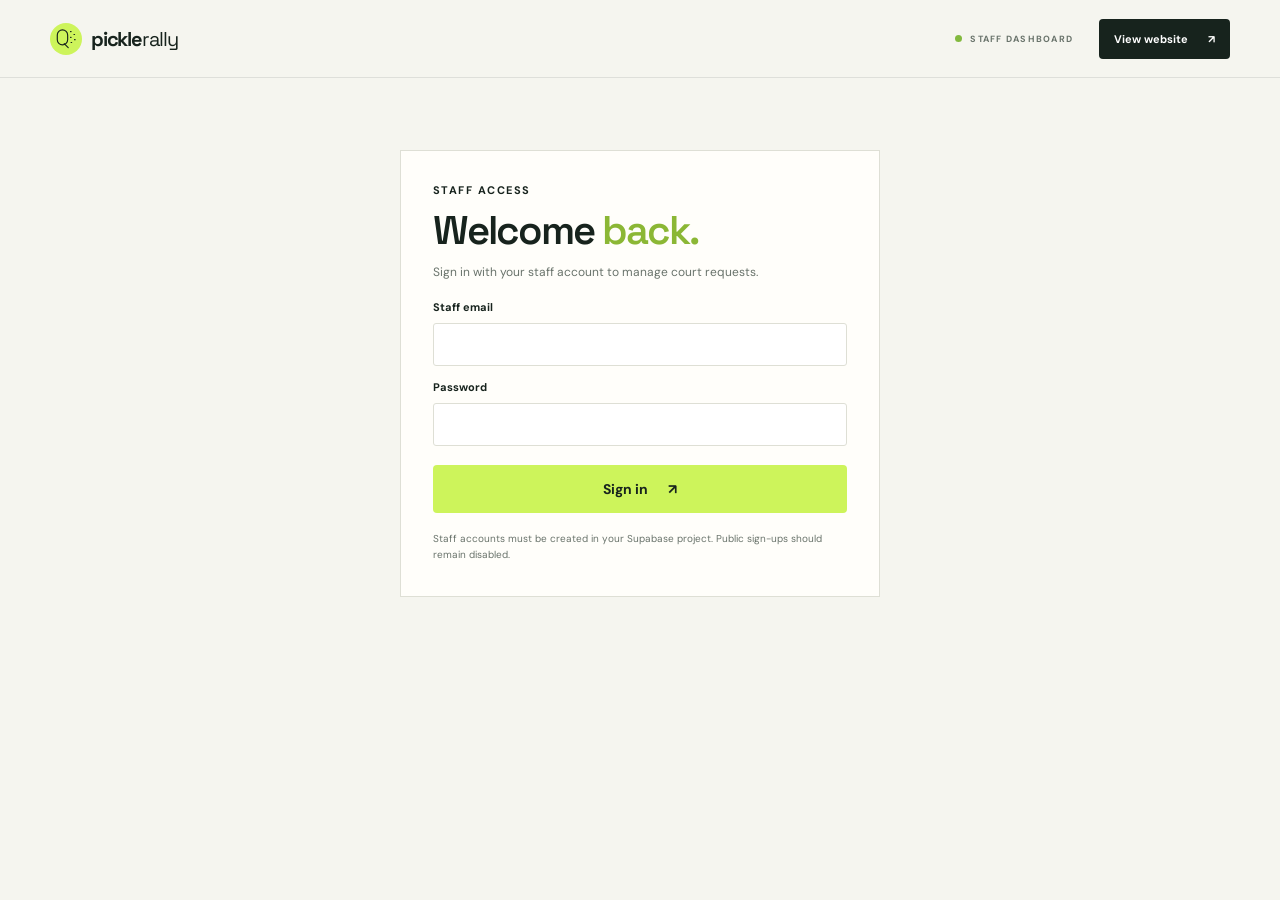
==== admin.html @ 279d3585 "Initial commit" ====
<!doctype html>
<html lang="en">
<head>
  <meta charset="utf-8">
  <meta name="viewport" content="width=device-width, initial-scale=1">
  <meta name="theme-color" content="#f5f5ef">
  <meta name="description" content="PickleRally booking management dashboard.">
  <title>Booking admin — PickleRally</title>
  <link rel="preconnect" href="https://fonts.googleapis.com">
  <link rel="preconnect" href="https://fonts.gstatic.com" crossorigin>
  <link href="https://fonts.googleapis.com/css2?family=DM+Sans:wght@400;500;600;700&family=Space+Grotesk:wght@400;500;600;700&display=swap" rel="stylesheet">
  <link rel="stylesheet" href="styles.css">
  <link rel="stylesheet" href="admin.css">
  <script src="supabase-config.js"></script>
  <script src="supabase.js" defer></script>
  <script src="admin.js" defer></script>
</head>
<body class="admin-page">
  <a class="skip-link" href="#admin-main">Skip to content</a>
  <header class="admin-header">
    <a class="brand" href="index.html" aria-label="PickleRally home">
      <span class="brand-mark" aria-hidden="true"><svg viewBox="0 0 40 40"><path d="M13 5a9 9 0 0 1 9 9v8a9 9 0 1 1-18 0v-8a9 9 0 0 1 9-9Z"/><path d="m16 29 7 7M27 8h1m5 5h1m-7 5h1m6 4h1m-7 5h1"/></svg></span>
      <span>pickle<span class="brand-light">rally</span></span>
    </a>
    <div class="admin-header-actions">
      <span class="admin-label"><span class="admin-live-dot"></span> STAFF DASHBOARD</span>
      <div class="admin-header-buttons">
        <button class="button button-dark admin-site-link" id="admin-sign-out" type="button" hidden>Sign out</button>
        <a class="button button-dark admin-site-link" href="index.html">View website <span aria-hidden="true">↗</span></a>
      </div>
    </div>
  </header>

  <main class="admin-login" id="admin-login">
    <section class="admin-login-card" aria-labelledby="admin-login-title">
      <p class="eyebrow">STAFF ACCESS</p>
      <h1 id="admin-login-title">Welcome <span>back.</span></h1>
      <p class="admin-login-description">Sign in with your staff account to manage court requests.</p>
      <p class="admin-login-feedback" id="admin-login-feedback" role="alert" aria-live="assertive"></p>
      <form id="admin-login-form">
        <label for="admin-email">Staff email</label>
        <input id="admin-email" type="email" autocomplete="username" required>
        <label for="admin-password">Password</label>
        <input id="admin-password" type="password" autocomplete="current-password" required>
        <button class="button button-lime" type="submit">Sign in <span aria-hidden="true">↗</span></button>
      </form>
      <p class="admin-login-help">Staff accounts must be created in your Supabase project. Public sign-ups should remain disabled.</p>
    </section>
  </main>

  <main class="admin-main" id="admin-main" hidden>
    <section class="admin-intro">
      <div>
        <p class="eyebrow">YOUR CLUB, AT A GLANCE</p>
        <h1>Booking <span>desk.</span></h1>
        <p>Review court requests, confirm a time, and keep your day moving.</p>
      </div>
      <button class="button button-lime" id="export-bookings" type="button">Export bookings <span aria-hidden="true">↓</span></button>
    </section>

    <section class="admin-stats" aria-label="Booking summary">
      <article class="admin-stat"><span>TOTAL REQUESTS</span><strong id="stat-total">0</strong><small>All shared booking requests</small></article>
      <article class="admin-stat"><span>NEED A REPLY</span><strong id="stat-pending">0</strong><small>Pending confirmation</small></article>
      <article class="admin-stat"><span>CONFIRMED</span><strong id="stat-confirmed">0</strong><small>Ready for the court</small></article>
      <article class="admin-stat"><span>TODAY'S BOOKINGS</span><strong id="stat-today">0</strong><small>Requests for today</small></article>
    </section>

    <section class="admin-bookings" aria-labelledby="bookings-title">
      <div class="admin-list-heading">
        <div><p class="eyebrow">THE COURT ROSTER</p><h2 id="bookings-title">Booking requests</h2></div>
        <label class="admin-search"><span class="visually-hidden">Search bookings</span><input id="booking-search" type="search" placeholder="Search name, phone, court…"></label>
      </div>
      <div class="admin-toolbar">
        <div class="admin-filters" role="group" aria-label="Filter bookings">
          <button class="admin-filter is-active" type="button" data-filter="all" aria-pressed="true">All <span id="count-all">0</span></button>
          <button class="admin-filter" type="button" data-filter="pending" aria-pressed="false">Pending <span id="count-pending">0</span></button>
          <button class="admin-filter" type="button" data-filter="confirmed" aria-pressed="false">Confirmed <span id="count-confirmed">0</span></button>
          <button class="admin-filter" type="button" data-filter="cancelled" aria-pressed="false">Cancelled <span id="count-cancelled">0</span></button>
        </div>
        <div class="admin-refresh-controls">
          <span class="admin-sync-status" id="admin-sync-status" role="status">Waiting for staff sign-in</span>
          <button class="admin-refresh" id="refresh-bookings" type="button">Refresh now <span aria-hidden="true">↻</span></button>
        </div>
      </div>
      <p class="admin-feedback" id="admin-feedback" role="status" aria-live="polite"></p>
      <div class="booking-table-wrap">
        <table class="booking-table">
          <thead><tr><th scope="col">PLAYER</th><th scope="col">COURT &amp; SLOT</th><th scope="col">PLAYERS</th><th scope="col">EST. TOTAL</th><th scope="col">STATUS</th><th scope="col"><span class="visually-hidden">Actions</span></th></tr></thead>
          <tbody id="booking-list"></tbody>
        </table>
        <div class="admin-empty" id="booking-empty" hidden>
          <span aria-hidden="true">✳</span>
          <h3 id="booking-empty-title">No booking requests yet.</h3>
          <p id="booking-empty-message">Requests submitted from the website will appear here in this browser.</p>
          <a class="button button-dark" href="index.html#book">Open booking form <span aria-hidden="true">↗</span></a>
        </div>
      </div>
    </section>
    <p class="admin-notice"><strong>Staff access:</strong> booking requests are stored in the shared Supabase database. Only signed-in staff can view, update, or delete them.</p>
  </main>
</body>
</html>
---- styles.css ----
:root {
  --ink: #17231d;
  --muted: #69736b;
  --paper: #f5f5ef;
  --white: #fffefa;
  --lime: #cdf45b;
  --green: #204c3d;
  --line: #dedfd5;
  --display: "Space Grotesk", sans-serif;
  --body: "DM Sans", sans-serif;
}

* { box-sizing: border-box; }
html { scroll-behavior: smooth; scroll-padding-top: 88px; }
body { margin: 0; background: var(--paper); color: var(--ink); font-family: var(--body); -webkit-font-smoothing: antialiased; }
button, input, select, textarea { font: inherit; }
a { color: inherit; text-decoration: none; }
button, a { -webkit-tap-highlight-color: transparent; }
.skip-link { position: fixed; z-index: 20; top: 10px; left: 10px; padding: 12px 16px; background: var(--lime); transform: translateY(-160%); }
.skip-link:focus { transform: translateY(0); }
.section-wrap { width: min(1180px, calc(100% - 64px)); margin-inline: auto; }
.site-header { height: 78px; padding: 0 max(32px, calc((100vw - 1180px) / 2)); display: flex; align-items: center; justify-content: space-between; border-bottom: 1px solid rgba(23,35,29,.1); position: sticky; top: 0; z-index: 10; background: rgba(245,245,239,.94); backdrop-filter: blur(14px); }
.brand { display: inline-flex; align-items: center; gap: 9px; font: 700 20px var(--display); letter-spacing: -1.2px; }
.brand-light { font-weight: 400; }
.brand-mark { width: 32px; height: 32px; display: grid; place-items: center; border-radius: 50%; background: var(--lime); }
.brand-mark svg { width: 23px; height: 23px; fill: none; stroke: var(--ink); stroke-width: 2; stroke-linecap: round; stroke-linejoin: round; }
.primary-nav { display: flex; gap: 34px; font-size: 12px; font-weight: 600; }
.primary-nav a, .site-footer a { transition: opacity .2s ease; }
.primary-nav a:hover, .site-footer a:hover { opacity: .58; }
.button { min-height: 48px; padding: 0 20px; border: 0; border-radius: 4px; display: inline-flex; align-items: center; justify-content: center; gap: 20px; font-size: 12px; font-weight: 700; transition: transform .2s, background .2s; cursor: pointer; }
.button:hover { transform: translateY(-2px); }
.button-dark { background: var(--ink); color: white; }
.button-dark:hover { background: var(--green); }
.button-lime { background: var(--lime); color: var(--ink); }
.button-lime:hover { background: #d9ff76; }
.header-cta { min-height: 40px; padding-inline: 16px; font-size: 11px; }
.menu-toggle { display: none; }
.hero { min-height: 622px; display: grid; grid-template-columns: 1fr 1.02fr; align-items: center; position: relative; padding-top: 45px; padding-bottom: 70px; }
.hero-copy { position: relative; z-index: 1; padding-bottom: 16px; }
.eyebrow { margin: 0 0 22px; display: flex; align-items: center; gap: 8px; font-size: 9px; font-weight: 700; letter-spacing: 1.45px; }
.eyebrow-dot, .caption-dot { width: 7px; height: 7px; border-radius: 50%; background: #8fc435; }
h1, h2, h3, p { margin-top: 0; }
h1, h2 { font-family: var(--display); letter-spacing: -4.5px; line-height: .98; }
.hero h1 { margin-bottom: 22px; font-size: clamp(62px, 7.2vw, 94px); font-weight: 600; }
.hero h1 span, .section-heading h2 span, .booking-copy h2 span, .events-header h2 span, .membership-inner h2 span, .rules-intro h2 span, .visit-copy h2 span { color: #8bb735; }
.hero-description { max-width: 390px; margin-bottom: 24px; color: #657069; font-size: 14px; line-height: 1.75; }
.hero-actions { display: flex; align-items: center; gap: 24px; }
.hero-actions .button { min-width: 176px; }
.text-link { border-bottom: 1px solid #a5aaa2; padding-bottom: 5px; font-size: 10px; font-weight: 700; }
.hero-proof { display: flex; align-items: center; gap: 13px; margin-top: 46px; }
.player-stack { display: flex; padding-left: 4px; }
.player-stack span { width: 27px; height: 27px; margin-left: -4px; border: 2px solid var(--paper); border-radius: 50%; background: #d1dfba; display: grid; place-items: center; color: var(--green); font-size: 9px; font-weight: 700; }
.player-stack span:nth-child(2) { background: #eac5a3; }.player-stack span:nth-child(3) { background: #d5c6df; }.player-stack span:nth-child(4) { background: var(--lime); }
.hero-proof p { margin: 0; font-size: 9px; color: var(--muted); line-height: 1.55; }.hero-proof strong { color: var(--ink); font-size: 10px; }
.hero-art-wrap { min-height: 430px; position: relative; display: flex; align-items: center; justify-content: center; }
.hero-art { display: block; width: 100%; max-width: 610px; height: clamp(300px, 34vw, 430px); margin-right: 0; position: relative; object-fit: contain; filter: drop-shadow(0 20px 18px rgba(23,35,29,.1)); }
.hero-sticker { position: absolute; top: 20px; right: 3%; z-index: 2; width: 88px; height: 88px; border-radius: 50%; background: var(--lime); display: grid; align-content: center; justify-items: center; text-align: center; font: 700 13px/1.12 var(--display); letter-spacing: -.4px; transform: rotate(10deg); }
.hero-sticker span { font-size: 10px; }.hero-sticker b { position: absolute; right: 13px; bottom: 16px; font-size: 12px; }
.hero-caption { position: absolute; bottom: 10px; right: 0; display: flex; align-items: center; gap: 8px; font-size: 8px; font-weight: 700; letter-spacing: 1px; }
.hero-bottom-note { position: absolute; bottom: 22px; left: 0; right: 0; display: flex; justify-content: space-between; color: #828980; font-size: 8px; letter-spacing: 1px; }
.ticker { overflow: hidden; background: var(--lime); }
.ticker-track { width: max-content; height: 52px; display: flex; align-items: center; font: 700 11px var(--display); letter-spacing: 1px; animation: ticker-marquee 28s linear infinite; }
.ticker-group { display: flex; flex: none; align-items: center; gap: 34px; padding-right: 34px; }
.ticker-track i { font-style: normal; font-size: 17px; }
@keyframes ticker-marquee { to { transform: translateX(-50%); } }
.courts-section { padding-block: 105px 95px; }
.section-heading { display: flex; align-items: end; justify-content: space-between; margin-bottom: 42px; }
.section-heading .eyebrow, .events-header .eyebrow, .rules-intro .eyebrow, .visit-copy .eyebrow { margin-bottom: 18px; }
.section-heading h2, .booking-copy h2, .events-header h2, .membership-inner h2, .rules-intro h2, .visit-copy h2 { margin-bottom: 0; font-size: clamp(46px, 5vw, 62px); font-weight: 600; }
.section-intro { max-width: 275px; margin: 0 0 5px; color: var(--muted); font-size: 12px; line-height: 1.8; }
.court-grid { display: grid; grid-template-columns: 1fr 1fr; gap: 24px; }
.court-card { min-width: 0; }.court-image { height: 292px; position: relative; overflow: hidden; background: #d9e7d2; }
.court-image img { width: 100%; height: 100%; object-fit: cover; display: block; transition: transform .45s ease; }
.court-card:hover .court-image img { transform: scale(1.035); }
.image-label { position: absolute; bottom: 16px; left: 17px; color: white; font-size: 8px; font-weight: 700; letter-spacing: 1.2px; text-shadow: 0 1px 4px #17231d; }
.image-arrow { position: absolute; right: 14px; top: 14px; width: 34px; height: 34px; display: grid; place-items: center; border-radius: 50%; background: var(--lime); font-size: 15px; }
.court-card-bottom { min-height: 81px; display: flex; justify-content: space-between; align-items: center; border-bottom: 1px solid var(--line); }
.court-card-bottom h3 { margin-bottom: 5px; font: 600 18px var(--display); letter-spacing: -.7px; }.court-card-bottom p { margin: 0; color: var(--muted); font-size: 10px; }
.rate { text-align: right; }.rate strong { font: 600 17px var(--display); }.rate span { margin-left: 4px; color: var(--muted); font-size: 10px; }
.court-note { min-height: 57px; margin-top: 20px; display: flex; align-items: center; gap: 12px; color: #69736b; font-size: 10px; }
.court-note .note-icon { width: 25px; height: 25px; display: grid; place-items: center; flex: 0 0 25px; border-radius: 50%; background: var(--lime); color: var(--ink); font-size: 13px; }
.court-note strong { color: var(--ink); }.court-note a { margin-left: auto; white-space: nowrap; color: var(--ink); font-weight: 700; }
.schedule-section { padding-block: 90px 95px; background: #e9eee4; }
.schedule-inner { max-width: 1180px; }.schedule-heading { margin-bottom: 38px; }.schedule-side { max-width: 286px; padding-bottom: 4px; }
.schedule-side p { margin-bottom: 16px; color: var(--muted); font-size: 11px; line-height: 1.8; }
.availability-key { display: flex; align-items: center; gap: 7px; color: #69736b; font-size: 9px; }.availability-key i { width: 8px; height: 8px; background: #9fc83b; border-radius: 50%; }
.schedule-card { background: var(--white); box-shadow: 0 12px 40px rgba(23,35,29,.055); }
.schedule-top, .schedule-bottom { min-height: 54px; padding-inline: 22px; display: flex; align-items: center; justify-content: space-between; font-size: 8px; font-weight: 700; letter-spacing: .8px; }
.schedule-top { border-bottom: 1px solid var(--line); }.schedule-top > div { display: flex; align-items: center; gap: 8px; }.live-dot { width: 7px; height: 7px; border-radius: 50%; background: #9fc83b; }
.schedule-time { color: #798078; }
.slot { min-width: 53px; padding: 7px 4px; border-radius: 2px; text-align: center; font-size: 7px; font-weight: 700; letter-spacing: .35px; }
.slot-open { background: #dcefc5; color: #315f25; }.slot-clinic { background: #e1eee5; color: #32684e; }.slot-maintenance { background: #f1eee7; color: #938a79; }
.schedule-bottom { min-height: 64px; color: #737b72; font-size: 9px; font-weight: 400; letter-spacing: 0; }.button-small { min-height: 35px; padding-inline: 14px; font-size: 9px; }
.schedule-guide { margin-top: 20px; padding: 22px 24px; background: rgba(255,255,255,.62); }
.schedule-guide h3 { margin: 0 0 14px; font: 600 18px var(--display); letter-spacing: -.4px; }
.schedule-guide ul { margin: 0; padding: 0; display: grid; gap: 12px; list-style: none; }
.schedule-guide li { display: grid; grid-template-columns: 112px 1fr; align-items: start; gap: 14px; }
.schedule-guide .slot { margin-top: 1px; }
.schedule-guide p { margin: 0; color: var(--muted); font-size: 14px; line-height: 1.65; }
.schedule-guide p strong { color: var(--ink); }
.booking-section { position: relative; isolation: isolate; padding-block: 108px 112px; display: grid; grid-template-columns: .85fr 1fr; gap: 11%; align-items: start; }
.booking-section::before { content: ""; position: absolute; z-index: -1; inset-block: 0; left: 50%; width: 100vw; transform: translateX(-50%); background: #e9eee4; }
.booking-copy { position: sticky; top: 110px; }.booking-copy h2 { margin-bottom: 21px; }.booking-copy > p:not(.eyebrow):not(.booking-fineprint) { max-width: 360px; color: var(--muted); font-size: 12px; line-height: 1.85; }
.booking-perks { margin-top: 35px; border-top: 1px solid var(--line); }.booking-perks > div { display: flex; align-items: start; gap: 15px; padding-block: 15px; border-bottom: 1px solid var(--line); }
.booking-perks > div > span { color: #8bb735; font: 600 11px var(--display); }.booking-perks p { margin: 0; color: var(--muted); font-size: 10px; line-height: 1.65; }.booking-perks strong { color: var(--ink); font-size: 11px; }
.booking-fineprint { max-width: 320px; margin-top: 17px; color: #7e867d; font-size: 9px; line-height: 1.6; }
.booking-form { padding: 31px 30px 25px; background: var(--white); box-shadow: 0 12px 40px rgba(23,35,29,.08); }
.form-topline { display: flex; justify-content: space-between; color: #7a8379; font-size: 8px; font-weight: 700; letter-spacing: 1px; }.booking-form h3 { margin: 19px 0 5px; font: 600 27px var(--display); letter-spacing: -1.2px; }.booking-form > p:not(.form-terms):not(.form-message) { margin-bottom: 22px; color: var(--muted); font-size: 10px; }
.booking-form label { display: block; margin-bottom: 14px; color: var(--ink); font-size: 9px; font-weight: 700; }
.booking-form input, .booking-form select, .booking-form textarea { width: 100%; min-height: 43px; margin-top: 6px; padding: 0 11px; border: 1px solid #e0e2d9; border-radius: 2px; outline: 0; background: #fffefa; color: var(--ink); font-size: 10px; }
.booking-form textarea { min-height: 57px; padding-block: 10px; resize: vertical; }.booking-form input:focus, .booking-form select:focus, .booking-form textarea:focus { border-color: #91b93b; box-shadow: 0 0 0 2px rgba(145,185,59,.14); }
.form-row { display: grid; grid-template-columns: 1fr 1fr; gap: 12px; }.optional-label { margin-left: 5px; color: #8d948b; font-size: 7px; letter-spacing: .8px; }.promo-feedback { display: block; min-height: 0; margin-top: 4px; color: #527d28; font-size: 9px; }.promo-feedback:not(:empty) { min-height: 12px; }
.booking-estimate { min-height: 59px; margin-top: 6px; padding: 8px 10px; border: 1px solid #dce4d4; background: #f2f5ed; display: flex; flex-direction: column; justify-content: center; gap: 3px; }.booking-estimate > span { color: #778077; font-size: 7px; font-weight: 700; letter-spacing: .65px; }.booking-estimate strong { font: 600 14px var(--display); }.booking-estimate small { color: #858c83; font-size: 7px; }
.form-submit { width: 100%; margin-top: 2px; }.form-terms { margin: 13px 0 0; color: #858c83; text-align: center; font-size: 8px; line-height: 1.6; }.form-message { margin: 8px 0 0; text-align: center; color: #557522; font-size: 10px; }
.experience-section { padding-block: 94px 100px; background: #e9eee4; }.experience-heading { margin-bottom: 39px; }.experience-heading h2 { font-size: clamp(43px, 4.6vw, 57px); }.experience-heading .section-intro { max-width: 265px; }
.experience-grid { display: grid; grid-template-columns: repeat(3, 1fr); gap: 17px; }.experience-card { min-width: 0; background: var(--white); }.experience-art { height: 218px; position: relative; overflow: hidden; }.experience-art img { width: 100%; height: 100%; object-fit: cover; }.gallery-open { position: absolute; right: 14px; top: 14px; width: 34px; height: 34px; border: 0; border-radius: 50%; background: var(--lime); cursor: pointer; font-size: 15px; }
.gallery-heading { margin: 54px 0 17px; display: flex; align-items: end; justify-content: space-between; }.gallery-heading .eyebrow { margin-bottom: 9px; }.gallery-heading h3 { margin: 0; font: 600 26px var(--display); letter-spacing: -1px; }.gallery-heading h3 span { color: #8bb735; }.gallery-heading > p { margin: 0 0 3px; color: var(--muted); font-size: 9px; }
.photo-gallery { display: grid; grid-template-columns: repeat(4, 1fr); gap: 12px; }.gallery-tile { width: 100%; height: 150px; padding: 0; position: relative; overflow: hidden; border-radius: 0; background: #d9e7d2; }.gallery-tile img { width: 100%; height: 100%; display: block; object-fit: cover; transition: transform .3s ease; }.gallery-tile:hover img { transform: scale(1.05); }.gallery-tile:focus-visible, .gallery-open:focus-visible { outline: 3px solid #6e982d; outline-offset: 3px; }.gallery-credit { margin: 10px 0 0; color: var(--muted); font-size: 8px; }.gallery-credit a { text-decoration: underline; text-underline-offset: 2px; }
.experience-card-copy { padding: 20px 20px 19px; }.experience-card-copy > span { color: #788077; font-size: 7px; font-weight: 700; letter-spacing: 1px; }.experience-card-copy h3 { min-height: 57px; margin: 12px 0 16px; font: 600 22px/1.13 var(--display); letter-spacing: -.8px; }.experience-card-copy a { font-size: 9px; font-weight: 700; }.experience-card-copy a span { margin-left: 6px; }
.social-card { overflow: hidden; background: #d5ed97; }.social-orbit { height: 218px; position: relative; display: grid; place-items: center; overflow: hidden; background: #d5ed97; }.orbit-ring { width: 175px; height: 175px; border: 1px solid rgba(23,35,29,.3); border-radius: 50%; position: absolute; }.orbit-ring:before, .orbit-ring:after { content: ""; position: absolute; inset: 19px -28px; border: 1px solid rgba(23,35,29,.23); border-radius: 50%; transform: rotate(54deg); }.orbit-ring:after { transform: rotate(-54deg); }.orbit-paddle { position: absolute; top: 41px; left: calc(50% - 19px); width: 38px; height: 52px; border: 2px solid var(--ink); border-radius: 45% 45% 42% 42%; display: grid; place-items: center; color: var(--ink); font-size: 15px; transform: rotate(-23deg); }.orbit-paddle:after { content: ""; position: absolute; width: 7px; height: 27px; top: 43px; background: var(--ink); border-radius: 0 0 5px 5px; }.orbit-ball { position: absolute; right: 22%; bottom: 49px; color: #fffefa; font-size: 36px; text-shadow: 0 0 0 var(--ink); }.orbit-copy { position: relative; margin-top: 57px; text-align: center; font: 700 13px/1.1 var(--display); letter-spacing: 1px; }
.clinic-visual { height: 218px; position: relative; display: flex; align-items: center; justify-content: center; overflow: hidden; background: #234a3d; color: var(--lime); }.clinic-visual:before, .clinic-visual:after { content: ""; position: absolute; width: 155px; height: 230px; border: 1px solid rgba(205,244,91,.32); transform: rotate(36deg); }.clinic-visual:after { transform: rotate(-36deg); }.clinic-tag { position: absolute; top: 17px; left: 17px; z-index: 1; border: 1px solid rgba(205,244,91,.65); border-radius: 2px; padding: 6px 8px; font-size: 7px; font-weight: 700; letter-spacing: 1px; }.clinic-big { position: relative; z-index: 1; text-align: center; font: 700 41px/.8 var(--display); letter-spacing: -2px; transform: rotate(-8deg); }.clinic-big i { font-style: normal; color: white; }.clinic-ball { position: absolute; right: 22px; bottom: 23px; z-index: 1; color: var(--lime); font-size: 26px; }
.events-section { padding-block: 102px 98px; }.events-header { display: flex; justify-content: space-between; align-items: end; margin-bottom: 36px; }.events-header h2 { font-size: 57px; }.events-header > p { max-width: 260px; margin: 0 0 4px; color: var(--muted); font-size: 11px; line-height: 1.8; }
.event-row { min-height: 104px; display: grid; grid-template-columns: 63px 1.2fr 1fr 38px; gap: 21px; align-items: center; border-top: 1px solid var(--line); }.event-row:last-child { border-bottom: 1px solid var(--line); }
.event-date { width: 43px; height: 49px; border: 1px solid var(--line); display: grid; align-content: center; justify-items: center; gap: 2px; }.event-date strong { font-size: 7px; letter-spacing: 1px; }.event-date span { font: 600 19px var(--display); }
.event-name > span, .event-detail span:first-child { color: #778077; font-size: 7px; font-weight: 700; letter-spacing: .8px; }.event-name h3 { margin: 6px 0 0; font: 600 17px var(--display); letter-spacing: -.5px; }.event-detail { display: grid; gap: 7px; }.event-detail span:last-child { color: var(--muted); font-size: 9px; }
.round-link { width: 35px; height: 35px; display: grid; place-items: center; border: 1px solid #bfc6b9; border-radius: 50%; font-size: 14px; transition: background .2s; }.round-link:hover { background: var(--lime); border-color: var(--lime); }.sample-note { margin: 14px 0 0; color: #868e84; font-size: 9px; }
.membership-section { padding-block: 75px; background: #e7f0d9; }.membership-inner { display: flex; align-items: center; justify-content: space-between; }.membership-inner h2 { font-size: 52px; }.membership-description { max-width: 390px; margin: 18px 0 22px; color: #48573b; font-size: 11px; line-height: 1.8; }.membership-inner .button { min-height: 43px; }.membership-stamp { width: 164px; height: 164px; margin-right: 76px; border: 1px solid rgba(23,35,29,.5); border-radius: 50%; display: flex; flex-direction: column; align-items: center; justify-content: center; transform: rotate(-13deg); }.membership-stamp span { font-size: 8px; font-weight: 700; letter-spacing: 1.4px; }.membership-stamp b { font-size: 51px; line-height: 1.25; font-weight: 400; }
.player-perks { margin-top: 37px; }.membership-options { display: grid; grid-template-columns: repeat(3, 1fr); gap: 12px; }.membership-option { min-height: 147px; padding: 18px; background: rgba(255,255,255,.53); }.membership-option > span, .loyalty-kicker { font-size: 7px; font-weight: 700; letter-spacing: 1px; }.membership-option h3 { margin: 10px 0 6px; font: 600 20px var(--display); letter-spacing: -.6px; }.membership-option p { min-height: 31px; margin: 0 0 12px; color: #48573b; font-size: 9px; line-height: 1.6; }.membership-option a { font-size: 8px; font-weight: 700; }.featured-option { background: var(--ink); color: white; }.featured-option > span { color: var(--lime); }.featured-option p { color: #d6ded4; }.featured-option a { color: var(--lime); }
.loyalty-preview { margin-top: 13px; padding: 20px 22px; background: rgba(255,255,255,.37); display: grid; grid-template-columns: 1fr 1fr; gap: 20px 36px; align-items: center; }.loyalty-preview h3 { margin: 8px 0 6px; font: 600 21px var(--display); letter-spacing: -.7px; }.loyalty-preview h3 span { color: #557522; }.loyalty-preview > div:first-child p { max-width: 420px; margin: 0; color: #48573b; font-size: 9px; line-height: 1.65; }.loyalty-count { display: flex; align-items: baseline; gap: 6px; }.loyalty-count strong { font: 600 27px var(--display); }.loyalty-count span { color: #48573b; font-size: 9px; }.progress-track { height: 7px; margin-block: 8px 11px; overflow: hidden; border-radius: 5px; background: rgba(23,35,29,.15); }.progress-track span { width: 70%; height: 100%; display: block; border-radius: inherit; background: var(--green); transition: width .25s ease; }.loyalty-actions { display: flex; align-items: center; gap: 11px; }.loyalty-actions .button { min-height: 31px; }.loyalty-actions .button:disabled { opacity: .65; cursor: default; transform: none; }.loyalty-actions > span { color: #48573b; font-size: 8px; }.loyalty-preview > small { grid-column: 1 / -1; color: #58634e; font-size: 8px; }
.rules-section { display: grid; grid-template-columns: .86fr 1fr; gap: 13%; padding-block: 105px 100px; }.rules-intro h2 { margin-bottom: 19px; font-size: 51px; }.rules-intro > p:last-child { max-width: 340px; color: var(--muted); font-size: 11px; line-height: 1.8; }.rules-list { border-top: 1px solid var(--line); }.rules-list details { border-bottom: 1px solid var(--line); }.rules-list summary { min-height: 64px; display: grid; grid-template-columns: 34px 1fr 18px; align-items: center; gap: 8px; cursor: pointer; list-style: none; }.rules-list summary::-webkit-details-marker { display: none; }.rules-list summary > span { color: #86ad38; font: 600 10px var(--display); }.rules-list summary strong { font: 600 13px var(--display); }.rules-list summary i { font-style: normal; font-size: 17px; transition: transform .2s; }.rules-list details[open] summary i { transform: rotate(45deg); }.rules-list details > p { margin: -2px 24px 17px 42px; color: var(--muted); font-size: 10px; line-height: 1.7; }
.visit-section { background: #1d352d; color: white; }.visit-inner { min-height: 475px; padding-block: 85px; display: grid; grid-template-columns: 1fr .9fr; gap: 14%; align-items: center; }.visit-copy .eyebrow { color: #d1d9d0; }.visit-copy h2 { font-size: 70px; }.visit-copy h2 span { color: var(--lime); }.visit-copy > p:not(.eyebrow) { margin: 19px 0 23px; color: #c1cbc1; font-size: 11px; }.visit-copy .button { min-height: 43px; }
.visit-details { border-top: 1px solid rgba(255,255,255,.2); }.visit-detail { padding-block: 17px; border-bottom: 1px solid rgba(255,255,255,.2); display: grid; gap: 7px; }.visit-detail > span { color: #b1c1b1; font-size: 7px; font-weight: 700; letter-spacing: 1.2px; }.visit-detail strong { font: 500 15px var(--display); }.visit-detail a, .visit-detail p { margin: 0; color: #c1cbc1; font-size: 9px; }.contact-links { display: flex; gap: 18px; }.contact-links a { color: var(--lime); font-weight: 600; }
.visit-actions { display: flex; flex-wrap: wrap; gap: 16px; align-items: center; }.visit-actions > a { color: var(--lime); }.qr-trigger { padding: 0; border: 0; background: transparent; color: var(--lime); font-size: 9px; font-weight: 600; cursor: pointer; }.qr-trigger:hover { text-decoration: underline; }
.holiday-notice { display: flex; gap: 12px; align-items: start; padding-top: 15px; }.holiday-notice > span { color: var(--lime); font-size: 17px; }.holiday-notice p { margin: 0; color: #c1cbc1; font-size: 9px; line-height: 1.65; }.holiday-notice strong { color: white; }
.site-footer { min-height: 79px; padding: 17px max(32px, calc((100vw - 1180px) / 2)); display: flex; align-items: center; justify-content: space-between; background: #172a23; color: #d7e0d6; }.footer-brand { color: white; font-size: 17px; }.footer-brand .brand-mark { width: 27px; height: 27px; }.footer-brand .brand-mark svg { width: 20px; height: 20px; }.site-footer > p { margin: 0; color: #a9b5a9; font-size: 7px; letter-spacing: 1.1px; }.site-footer > div { display: flex; align-items: center; gap: 20px; color: #a9b5a9; font-size: 8px; }
.lightbox { width: min(850px, calc(100% - 30px)); max-width: none; max-height: 90vh; padding: 14px; border: 0; background: var(--paper); box-shadow: 0 20px 80px #0005; }.lightbox::backdrop { background: rgba(12,22,16,.83); backdrop-filter: blur(4px); }.lightbox img { display: block; width: 100%; max-height: calc(90vh - 28px); object-fit: contain; }.lightbox-close { position: absolute; top: 20px; right: 20px; width: 36px; height: 36px; border: 0; border-radius: 50%; background: var(--lime); font-size: 25px; cursor: pointer; }
.qr-dialog { width: min(410px, calc(100% - 32px)); max-width: none; padding: 34px; border: 0; background: var(--paper); color: var(--ink); text-align: center; box-shadow: 0 20px 80px #0005; }.qr-dialog::backdrop { background: rgba(12,22,16,.83); backdrop-filter: blur(4px); }.qr-dialog .eyebrow { justify-content: center; margin-bottom: 12px; }.qr-dialog h2 { margin: 0 0 18px; font-size: 32px; letter-spacing: -1.8px; }.qr-dialog h2 span { color: #8bb735; }.qr-dialog img { width: 240px; height: 240px; max-width: 100%; margin: 0 auto 12px; display: block; background: white; }.qr-dialog img[hidden], .qr-dialog button[hidden] { display: none; }.qr-dialog > p:not(.eyebrow) { min-height: 30px; margin: 0 0 17px; color: var(--muted); font-size: 10px; line-height: 1.6; }.qr-dialog .qr-close { top: 12px; right: 12px; }.qr-print { margin: 0 auto; }

@media (max-width: 800px) {
  .section-wrap { width: min(100% - 44px, 650px); }
  .site-header { height: 68px; padding-inline: 22px; }.primary-nav { gap: 17px; }.primary-nav a { font-size: 10px; }.header-cta { min-height: 36px; padding-inline: 11px; font-size: 9px; }
  .hero { min-height: auto; grid-template-columns: 1fr .9fr; padding-top: 65px; padding-bottom: 80px; }.hero h1 { font-size: clamp(58px, 9vw, 78px); }.hero-art-wrap { min-height: 350px; }.hero-art { width: 125%; max-width: none; }.hero-caption { bottom: 16px; font-size: 7px; }.hero-sticker { width: 69px; height: 69px; font-size: 10px; }.hero-sticker span { font-size: 8px; }
  .courts-section, .events-section { padding-block: 75px; }.schedule-section, .experience-section { padding-block: 75px; }.section-heading h2 { font-size: 51px; }.court-image { height: 230px; }
  .booking-section { padding-block: 80px; grid-template-columns: .75fr 1fr; gap: 6%; }.booking-copy h2 { font-size: 50px; }.booking-form { padding: 24px 20px; }
  .experience-grid { gap: 11px; }.experience-art, .social-orbit, .clinic-visual { height: 170px; }.experience-card-copy { padding: 16px 13px; }.experience-card-copy h3 { font-size: 18px; }.gallery-tile { height: 116px; }.events-header h2 { font-size: 50px; }.membership-stamp { margin-right: 15px; }
  .membership-options { gap: 8px; }.membership-option { padding: 14px 11px; }.loyalty-preview { gap: 16px; padding: 17px; }.loyalty-actions { align-items: start; flex-direction: column; }
  .rules-section { gap: 7%; padding-block: 80px; }.rules-intro h2 { font-size: 43px; }.visit-inner { gap: 8%; }.visit-copy h2 { font-size: 60px; }
}

@media (max-width: 600px) {
  html { scroll-padding-top: 68px; }.section-wrap { width: calc(100% - 40px); }
  .site-header { height: 64px; padding-inline: 20px; }.brand { font-size: 18px; }.brand-mark { width: 29px; height: 29px; }.header-cta { flex-shrink: 0; gap: 5px; margin-left: auto; margin-right: 9px; padding-inline: 8px; white-space: nowrap; }.menu-toggle { width: 35px; height: 35px; padding: 9px 6px; border: 0; background: transparent; display: flex; flex-direction: column; justify-content: center; gap: 5px; order: 3; }.menu-toggle span { width: 22px; height: 2px; background: var(--ink); }
  .primary-nav { position: absolute; top: 63px; left: 0; right: 0; padding: 7px 20px 19px; background: var(--paper); display: none; flex-direction: column; gap: 0; border-bottom: 1px solid var(--line); }.primary-nav.is-open { display: flex; }.primary-nav a { padding: 13px 0; border-top: 1px solid var(--line); font-size: 12px; }
  .hero { width: calc(100% - 40px); grid-template-columns: 1fr; padding-top: 48px; padding-bottom: 58px; }.hero-copy { padding-bottom: 0; }.eyebrow { margin-bottom: 17px; font-size: 8px; }.hero h1 { margin-bottom: 16px; font-size: clamp(64px, 16vw, 83px); letter-spacing: -4px; }.hero-description { max-width: 340px; font-size: 12px; }.hero-actions { gap: 14px; }.hero-actions .button { min-width: auto; min-height: 44px; padding-inline: 14px; gap: 10px; font-size: 10px; }.text-link { font-size: 9px; }.hero-proof { margin-top: 24px; }.hero-art-wrap { min-height: 300px; margin-top: 8px; }.hero-art { width: 111%; margin-right: 0; }.hero-sticker { top: 2px; right: 4%; }.hero-caption { right: 0; bottom: 2px; }.hero-bottom-note { bottom: 17px; font-size: 7px; }.hero-bottom-note span:nth-child(2) { display: none; }
  .ticker-track { height: 43px; font-size: 9px; }.ticker-group { gap: 23px; padding-right: 23px; }
  .courts-section, .events-section { padding-block: 63px; }.section-heading { align-items: start; flex-direction: column; gap: 17px; margin-bottom: 27px; }.section-heading h2, .booking-copy h2, .events-header h2, .membership-inner h2 { font-size: 48px; letter-spacing: -3px; }.section-intro { max-width: 340px; font-size: 11px; }.court-grid { grid-template-columns: 1fr; gap: 24px; }.court-image { height: 235px; }.court-card-bottom { min-height: 74px; }.court-note { align-items: start; flex-wrap: wrap; line-height: 1.6; }.court-note > span:nth-child(2) { width: calc(100% - 42px); }.court-note a { margin: 0 0 0 37px; }
  .schedule-section, .experience-section { padding-block: 63px; }.schedule-side { max-width: 340px; }.schedule-top { padding-inline: 13px; font-size: 7px; }.schedule-time { font-size: 6px; }.schedule-bottom { align-items: start; gap: 12px; padding: 13px; font-size: 8px; line-height: 1.5; }.schedule-bottom > span { max-width: 205px; }.schedule-bottom .button { flex: 0 0 auto; }
  .schedule-guide { padding: 18px 16px; }.schedule-guide h3 { font-size: 17px; }.schedule-guide li { grid-template-columns: 100px 1fr; gap: 10px; }.schedule-guide p { font-size: 13px; }
  .booking-section { padding-block: 68px; grid-template-columns: 1fr; gap: 27px; }.booking-copy { position: static; }.booking-copy h2 { font-size: 52px; }.booking-copy > p:not(.eyebrow):not(.booking-fineprint) { max-width: 370px; }.booking-perks { margin-top: 21px; }.booking-perks > div { padding-block: 11px; }.booking-fineprint { margin-top: 11px; }.booking-form { padding: 24px 17px 19px; }.form-row { gap: 9px; }.booking-form input, .booking-form select, .booking-form textarea { padding-inline: 8px; font-size: 9px; }
  .experience-heading { gap: 15px; }.experience-heading h2 { font-size: 42px; }.experience-grid { grid-template-columns: 1fr; gap: 14px; }.experience-art, .social-orbit, .clinic-visual { height: 220px; }.experience-card-copy { padding: 18px; }.experience-card-copy h3 { min-height: 0; font-size: 22px; }.experience-card-copy a { display: inline-block; padding-top: 2px; }.gallery-heading { margin-top: 37px; align-items: start; flex-direction: column; gap: 9px; }.gallery-heading h3 { font-size: 23px; }.photo-gallery { grid-template-columns: repeat(2, 1fr); gap: 9px; }.gallery-tile { height: 130px; }
  .events-header { align-items: start; flex-direction: column; gap: 16px; }.events-header h2 { font-size: 49px; }.events-header > p { max-width: 340px; font-size: 10px; }.event-row { min-height: 91px; grid-template-columns: 46px 1fr 35px; gap: 11px; }.event-date { width: 41px; height: 45px; }.event-name h3 { font-size: 14px; }.event-detail { grid-column: 2; grid-row: 2; gap: 4px; margin-top: -19px; }.event-detail span:first-child { font-size: 6px; }.event-detail span:last-child { font-size: 8px; }.round-link { grid-column: 3; grid-row: 1 / 3; width: 32px; height: 32px; }
  .membership-section { padding-block: 52px; }.membership-inner { align-items: start; }.membership-inner h2 { font-size: 43px; }.membership-description { max-width: 300px; font-size: 10px; }.membership-inner .button { min-height: 40px; gap: 11px; padding-inline: 13px; font-size: 9px; }.membership-stamp { display: none; }.player-perks { margin-top: 28px; }.membership-options { grid-template-columns: 1fr; gap: 8px; }.membership-option { min-height: auto; padding: 15px; }.membership-option p { min-height: auto; }.loyalty-preview { grid-template-columns: 1fr; gap: 15px; padding: 16px; }.loyalty-preview > small { grid-column: auto; }.loyalty-actions { align-items: center; flex-direction: row; flex-wrap: wrap; }.booking-estimate { min-height: 55px; padding-inline: 8px; }.booking-estimate strong { font-size: 12px; }
  .rules-section { padding-block: 66px; grid-template-columns: 1fr; gap: 22px; }.rules-intro h2 { font-size: 46px; }.rules-list summary { min-height: 57px; }.rules-list summary strong { font-size: 12px; }
  .visit-inner { min-height: auto; padding-block: 64px; grid-template-columns: 1fr; gap: 34px; }.visit-copy h2 { font-size: 64px; }.site-footer { padding: 20px; flex-wrap: wrap; gap: 15px; }.site-footer > p { display: none; }.site-footer > div { gap: 13px; font-size: 7px; }
}

@media (max-width: 360px) {
  .site-header { padding-inline: 12px; }.brand { gap: 6px; font-size: 16px; }.brand-mark { width: 26px; height: 26px; }.brand-mark svg { width: 20px; height: 20px; }.header-cta { gap: 4px; margin-right: 6px; padding-inline: 6px; font-size: 8px; }.menu-toggle { width: 30px; padding-inline: 4px; }.booking-form .form-row { grid-template-columns: 1fr; }
}

@media (prefers-reduced-motion: reduce) {
  *, *::before, *::after { scroll-behavior: auto !important; transition-duration: .01ms !important; animation-duration: .01ms !important; animation-iteration-count: 1 !important; }
  .ticker-track { animation-duration: 28s !important; animation-iteration-count: infinite !important; }
}

@media print {
  body > *:not(#qr-dialog) { display: none !important; }
  #qr-dialog[open] { position: static; width: 100%; max-width: none; display: block; box-shadow: none; }
  #qr-dialog .qr-close, #qr-dialog .qr-print { display: none !important; }
  #qr-dialog img { width: 300px; height: 300px; }
}

/* Keep supporting text and controls comfortably readable across screen sizes. */
body { font-size: 16px; }
.primary-nav { font-size: 14px; }
.primary-nav a { font-size: inherit; }
.button { font-size: 14px; }
.header-cta, .button-small { font-size: 13px; }
.eyebrow { font-size: clamp(11px, .85vw, 12px); }
.hero-description, .section-intro, .schedule-side p,
.booking-copy > p:not(.eyebrow):not(.booking-fineprint),
.events-header > p, .membership-description,
.rules-intro > p:last-child, .visit-copy > p:not(.eyebrow) { font-size: 16px; }
.text-link, .hero-proof p, .hero-proof strong, .hero-caption,
.hero-bottom-note, .image-label, .court-card-bottom p, .rate span,
.court-note, .schedule-top, .schedule-time, .availability-key,
.schedule-bottom,
.booking-perks p, .booking-perks strong, .booking-fineprint,
.form-topline, .booking-form > p:not(.form-terms):not(.form-message),
.booking-form label, .booking-form input, .booking-form select,
.booking-form textarea, .promo-feedback, .form-message, .form-terms,
.gallery-heading > p, .gallery-credit, .experience-card-copy > span,
.experience-card-copy a, .clinic-tag, .event-date strong,
.event-name > span, .event-detail span:first-child,
.event-detail span:last-child, .sample-note, .membership-stamp span,
.membership-option > span, .loyalty-kicker, .membership-option p,
.membership-option a, .loyalty-preview > div:first-child p,
.loyalty-count span, .loyalty-actions > span, .loyalty-preview > small,
.rules-list details > p, .visit-detail > span, .visit-detail a,
.visit-detail p, .qr-trigger, .holiday-notice p, .site-footer > p,
.site-footer > div, .qr-dialog > p:not(.eyebrow) {
  font-size: 13px;
}
.player-stack span { font-size: 12px; }
.court-card-bottom h3 { font-size: 21px; }
.rate strong { font-size: 20px; }
.slot { min-width: 66px; padding: 8px 5px; font-size: 11px; }
.booking-form h3 { font-size: 30px; }
.booking-form input, .booking-form select, .booking-form textarea { min-height: 48px; }
.booking-form textarea { min-height: 72px; }
.optional-label, .booking-estimate > span, .booking-estimate small { font-size: 11px; }
.booking-estimate { min-height: 68px; }
.booking-estimate strong { font-size: 16px; }
.event-name h3 { font-size: 20px; }
.event-date strong { font-size: 12px; }
.membership-option h3, .loyalty-preview h3 { font-size: 23px; }
.rules-list summary > span { font-size: 13px; }
.rules-list summary strong { font-size: 16px; }
.visit-detail strong { font-size: 17px; }
.site-footer { min-height: 86px; }
.back-to-top { position: fixed; right: 24px; bottom: 24px; z-index: 9; width: 48px; height: 48px; display: grid; place-items: center; border: 1px solid var(--green); border-radius: 50%; background: var(--lime); color: var(--ink); box-shadow: 0 5px 18px rgba(23,35,29,.18); cursor: pointer; transition: background .2s, opacity .2s, transform .2s; }
.back-to-top svg { width: 21px; height: 21px; fill: none; stroke: currentColor; stroke-width: 2; stroke-linecap: round; stroke-linejoin: round; }
.back-to-top:hover:not(:disabled) { transform: translateY(-2px); background: #d9ff76; }
.back-to-top:focus-visible { outline: 3px solid #6e982d; outline-offset: 3px; }
.back-to-top:disabled { background: #e4e8dd; color: #8b9589; border-color: #c5cdc0; box-shadow: none; cursor: default; opacity: .7; }

@media (max-width: 800px) {
  .primary-nav { font-size: 13px; }
  .header-cta { font-size: 12px; }
}

@media (max-width: 600px) {
  .primary-nav a { font-size: 15px; }
  .hero-description, .section-intro, .schedule-side p,
  .booking-copy > p:not(.eyebrow):not(.booking-fineprint),
  .events-header > p, .membership-description,
  .rules-intro > p:last-child, .visit-copy > p:not(.eyebrow) { font-size: 15px; }
  .hero-actions .button, .text-link, .header-cta, .button-small { font-size: 13px; }
  .hero-proof p, .hero-proof strong, .hero-caption, .hero-bottom-note,
  .image-label, .court-card-bottom p, .rate span, .court-note,
  .schedule-top, .schedule-time, .availability-key, .schedule-bottom,
  .booking-perks p,
  .booking-perks strong, .booking-fineprint, .form-topline,
  .booking-form > p:not(.form-terms):not(.form-message),
  .booking-form label, .booking-form input, .booking-form select,
  .booking-form textarea, .promo-feedback, .form-message, .form-terms,
  .gallery-heading > p, .gallery-credit, .experience-card-copy > span,
  .experience-card-copy a, .clinic-tag, .event-date strong,
  .event-name > span, .event-detail span:first-child,
  .event-detail span:last-child, .sample-note, .membership-stamp span,
  .membership-option > span, .loyalty-kicker, .membership-option p,
  .membership-option a, .loyalty-preview > div:first-child p,
  .loyalty-count span, .loyalty-actions > span, .loyalty-preview > small,
  .rules-list details > p, .visit-detail > span, .visit-detail a,
  .visit-detail p, .qr-trigger, .holiday-notice p, .site-footer > p,
  .site-footer > div, .qr-dialog > p:not(.eyebrow) { font-size: 12px; }
  .booking-form input, .booking-form select, .booking-form textarea { font-size: 15px; }
}

@media (max-width: 800px) {
  .primary-nav a { font-size: 12px; }
  .hero h1 { font-size: clamp(54px, 8vw, 66px); letter-spacing: -3px; }
  .hero-description, .section-intro, .schedule-side p,
  .booking-copy > p:not(.eyebrow):not(.booking-fineprint),
  .events-header > p, .membership-description,
  .rules-intro > p:last-child, .visit-copy > p:not(.eyebrow) { font-size: 14px; }
  .section-heading h2, .booking-copy h2, .events-header h2,
  .membership-inner h2, .rules-intro h2, .visit-copy h2 { font-size: 46px; }
  .experience-heading h2 { font-size: 43px; }
  .booking-section { grid-template-columns: 1fr 1.1fr; gap: 5%; }
  .booking-form { padding: 24px 20px; }
  .booking-form label { font-size: 12px; }
  .booking-form input, .booking-form select, .booking-form textarea { font-size: 13px; }
  .membership-stamp { width: 130px; height: 130px; margin-right: 0; }
  .membership-stamp b { font-size: 42px; }
  .visit-copy h2 { font-size: 52px; }
}

@media (max-width: 600px) {
  .section-wrap, .hero { width: calc(100% - 36px); }
  .site-header { padding-inline: 18px; }
  .hero { padding-top: 38px; padding-bottom: 52px; }
  .hero h1 { font-size: clamp(48px, 14vw, 62px); letter-spacing: -3px; }
  .hero-description, .section-intro, .schedule-side p,
  .booking-copy > p:not(.eyebrow):not(.booking-fineprint),
  .events-header > p, .membership-description,
  .rules-intro > p:last-child, .visit-copy > p:not(.eyebrow) { font-size: 14px; }
  .eyebrow { font-size: 10px; letter-spacing: 1px; }
  .section-heading h2, .booking-copy h2, .events-header h2,
  .membership-inner h2, .rules-intro h2, .visit-copy h2 { font-size: 39px; letter-spacing: -2px; }
  .experience-heading h2 { font-size: 36px; }
  .hero-art-wrap { min-height: 250px; }
  .hero-art { width: 100%; }
  .hero-actions { align-items: flex-start; flex-wrap: wrap; gap: 12px; }
  .hero-actions .button { min-height: 42px; padding-inline: 13px; }
  .text-link { font-size: 12px; }
  .courts-section, .events-section, .schedule-section,
  .experience-section { padding-block: 52px; }
  .section-heading { gap: 13px; margin-bottom: 23px; }
  .court-image { height: 210px; }
  .court-card-bottom h3 { font-size: 19px; }
  .court-card-bottom p, .rate span { font-size: 12px; }
  .schedule-top { align-items: flex-start; flex-direction: column; gap: 6px; padding: 12px 14px; font-size: 11px; }
  .schedule-time { font-size: 11px; }
  .schedule-bottom { align-items: stretch; flex-direction: column; padding: 14px; font-size: 12px; }
  .schedule-bottom > span { max-width: none; }
  .schedule-bottom .button { align-self: flex-start; }
  .schedule-guide { padding: 16px; }
  .schedule-guide h3 { font-size: 16px; }
  .schedule-guide li { grid-template-columns: 94px 1fr; gap: 9px; }
  .schedule-guide .slot { min-width: 0; font-size: 10px; }
  .schedule-guide p { font-size: 12px; }
  .booking-section { grid-template-columns: 1fr; gap: 22px; padding-block: 54px; }
  .booking-copy h2 { font-size: 42px; }
  .booking-perks { margin-top: 20px; }
  .booking-form { padding: 21px 16px; }
  .booking-form h3 { font-size: 25px; }
  .booking-form label { font-size: 12px; }
  .booking-form input, .booking-form select, .booking-form textarea { min-height: 44px; font-size: 14px; }
  .booking-form textarea { min-height: 64px; }
  .form-row { gap: 8px; }
  .experience-grid { grid-template-columns: 1fr; gap: 13px; }
  .experience-art, .social-orbit, .clinic-visual { height: 190px; }
  .experience-card-copy h3 { font-size: 20px; }
  .gallery-heading h3 { font-size: 21px; }
  .gallery-tile { height: 112px; }
  .event-row { grid-template-columns: 42px minmax(0, 1fr) 34px; gap: 9px; }
  .event-name h3 { font-size: 15px; }
  .event-detail span:last-child { font-size: 11px; }
  .membership-section { padding-block: 44px; }
  .membership-inner h2 { font-size: 38px; }
  .membership-option { padding: 14px; }
  .membership-option h3 { font-size: 20px; }
  .membership-option p { min-height: 0; }
  .loyalty-preview { padding: 15px; }
  .rules-section { grid-template-columns: 1fr; gap: 22px; padding-block: 52px; }
  .rules-list summary { min-height: 58px; }
  .rules-list summary strong { font-size: 14px; }
  .visit-inner { min-height: auto; padding-block: 52px; gap: 26px; }
  .visit-copy h2 { font-size: 50px; }
  .visit-detail strong { font-size: 15px; }
  .site-footer { padding: 18px; gap: 12px; }
  .site-footer > div { gap: 12px; }
}

@media (max-width: 380px) {
  .section-wrap, .hero { width: calc(100% - 32px); }
  .site-header { padding-inline: 14px; }
  .brand { font-size: 16px; }
  .header-cta { font-size: 11px; padding-inline: 7px; }
  .hero h1 { font-size: 48px; }
  .section-heading h2, .booking-copy h2, .events-header h2,
  .membership-inner h2, .rules-intro h2, .visit-copy h2 { font-size: 35px; }
  .experience-heading h2 { font-size: 32px; }
  .form-row { grid-template-columns: 1fr; gap: 0; }
  .schedule-guide li { grid-template-columns: 1fr; gap: 5px; }
  .schedule-guide .slot { justify-self: start; }
  .site-footer { align-items: flex-start; flex-direction: column; }
}

@media (min-width: 601px) and (max-width: 700px) {
  .site-header { height: 68px; padding-inline: 20px; }
  .menu-toggle { width: 35px; height: 35px; padding: 9px 6px; border: 0; background: transparent; display: flex; flex-direction: column; justify-content: center; gap: 5px; order: 3; }
  .menu-toggle span { width: 22px; height: 2px; background: var(--ink); }
  .primary-nav { position: absolute; top: 67px; left: 0; right: 0; padding: 7px 20px 19px; background: var(--paper); display: none; flex-direction: column; gap: 0; border-bottom: 1px solid var(--line); }
  .primary-nav.is-open { display: flex; }
  .primary-nav a { padding: 13px 0; border-top: 1px solid var(--line); font-size: 14px; }
  .hero { grid-template-columns: 1fr; padding-top: 46px; padding-bottom: 62px; }
  .hero h1 { font-size: clamp(54px, 11vw, 68px); }
  .hero-art-wrap { min-height: 300px; margin-top: 10px; }
  .hero-art { width: min(100%, 500px); margin-right: 0; }
  .courts-section, .events-section, .schedule-section,
  .experience-section { padding-block: 58px; }
  .section-heading h2, .booking-copy h2, .events-header h2,
  .membership-inner h2, .rules-intro h2, .visit-copy h2 { font-size: 43px; }
  .court-grid { grid-template-columns: 1fr; gap: 20px; }
  .booking-section { grid-template-columns: 1fr; gap: 24px; padding-block: 62px; }
  .booking-copy { position: static; }
  .experience-grid { grid-template-columns: repeat(2, minmax(0, 1fr)); }
  .experience-card-copy { padding: 16px; }
  .experience-card-copy h3 { font-size: 20px; }
  .rules-section { grid-template-columns: 1fr; gap: 22px; padding-block: 62px; }
  .visit-inner { min-height: auto; padding-block: 62px; grid-template-columns: 1fr; gap: 28px; }
}

@media (max-width: 600px) {
  .back-to-top { right: 16px; bottom: 16px; width: 44px; height: 44px; }
}

.schedule-scroll { overflow: visible; }
.schedule-grid { min-width: 0; display: grid; grid-template-columns: repeat(7, minmax(0, 1fr)); gap: 10px; }
.calendar-weekdays { display: contents; }
.calendar-weekday { min-height: 38px; padding: 10px 4px; border-radius: 4px; background: #e8eee1; color: #566358; text-align: center; font-size: 11px; font-weight: 700; letter-spacing: .6px; }
.calendar-day-empty { min-height: 0; }
.calendar-day:not(.calendar-day-empty) { min-width: 0; min-height: 58px; padding: 4px; position: relative; isolation: isolate; overflow: hidden; border: 1px solid #dfe5d9; border-radius: 5px; background: linear-gradient(145deg, #fffefa 46%, #f1f6e9 100%); box-shadow: 0 2px 6px rgba(23,35,29,.035); transition: background .2s, box-shadow .2s, transform .2s; }
.calendar-day:not(.calendar-day-empty)::before { content: ""; position: absolute; z-index: -1; inset: 6px; border: 1px solid rgba(50,95,65,.1); border-radius: 3px; background: linear-gradient(90deg, transparent calc(50% - .5px), rgba(50,95,65,.08) calc(50% - .5px), rgba(50,95,65,.08) calc(50% + .5px), transparent calc(50% + .5px)); pointer-events: none; }
.calendar-day:not(.calendar-day-empty)::after { content: ""; position: absolute; z-index: -1; top: 50%; left: 50%; width: 24px; height: 24px; border: 1px solid rgba(50,95,65,.1); border-radius: 50%; transform: translate(-50%, -50%); pointer-events: none; }
.calendar-day:not(.calendar-day-empty) > * { position: relative; }
.calendar-day:not(.calendar-day-empty):hover { z-index: 1; border-color: #b9d38b; background: #f2f7e9; box-shadow: 0 5px 14px rgba(23,35,29,.09); transform: translateY(-2px); }
.calendar-day.today { border-color: #8bb735; background: linear-gradient(145deg, #f6fbe9 46%, #e9f3d8 100%); box-shadow: inset 0 0 0 1px #9fc83b, 0 2px 6px rgba(23,35,29,.035); }
.calendar-day-heading { min-height: 100%; height: 100%; display: flex; align-items: center; justify-content: center; gap: 5px; margin: 0; }
.calendar-day-weekday { color: #69736b; font-size: 10px; font-weight: 700; letter-spacing: .5px; }
.calendar-day-weekday { display: none; }
.calendar-date { width: 34px; height: 34px; display: grid; place-items: center; border-radius: 50%; background: #e8eee1; color: var(--green); font: 600 15px var(--display); }
.calendar-day.today .calendar-date { background: var(--green); color: white; }
.calendar-date-button { width: 100%; height: 100%; min-height: 48px; padding: 0; display: grid; place-items: center; border: 0; border-radius: 3px; background: transparent; cursor: pointer; }
.calendar-date-button:focus-visible { outline: 3px solid #8bb735; outline-offset: 2px; }
.calendar-date-button[aria-pressed="true"] .calendar-date { box-shadow: 0 0 0 2px #8bb735; }
.calendar-slots { margin: 0; padding: 0; display: grid; gap: 5px; list-style: none; }
.calendar-day:not(.calendar-day-empty) .calendar-slots { display: none; }
.calendar-slot { min-width: 0; display: grid; grid-template-columns: minmax(0, 1fr) auto; align-items: center; gap: 4px; }
.calendar-slot-time { color: #566358; font-size: 9px; font-weight: 600; line-height: 1.2; white-space: nowrap; }
.calendar-status { min-width: 0; min-height: 19px; padding: 3px 5px; display: flex; align-items: center; gap: 4px; overflow: hidden; border-radius: 3px; font-size: 8px; font-weight: 700; line-height: 1.2; }
.calendar-status.slot-open { background: #dcefc5; color: #315f25; }
.calendar-status.slot-clinic { background: #e1eee5; color: #32684e; }
.calendar-status.slot-maintenance { background: #f1eee7; color: #766d5d; }
.calendar-status-dot { width: 6px; height: 6px; flex: 0 0 6px; border-radius: 50%; background: currentColor; }
.calendar-status-label { overflow: hidden; text-overflow: ellipsis; white-space: nowrap; }
.availability-dialog { width: min(440px, calc(100vw - 32px)); max-width: none; max-height: min(80vh, 520px); margin: auto; padding: 20px; overflow: auto; border: 1px solid #dfe5d9; border-radius: 8px; background: #fffefa; color: var(--ink); box-shadow: 0 20px 70px rgba(23,35,29,.22); }
.availability-dialog::backdrop { background: rgba(23,35,29,.56); backdrop-filter: blur(3px); }
.availability-dialog-header { display: flex; align-items: center; justify-content: space-between; gap: 12px; margin-bottom: 14px; }
.availability-dialog-header h4 { margin: 0; color: var(--ink); font: 600 18px var(--display); }
.availability-dialog-close { width: 34px; height: 34px; flex: 0 0 34px; display: grid; place-items: center; border: 1px solid var(--line); border-radius: 50%; background: #fff; color: var(--ink); font-size: 22px; line-height: 1; cursor: pointer; }
.availability-dialog-close:hover { border-color: var(--green); background: #e7f0d9; }
.availability-dialog-close:focus-visible { outline: 3px solid #8bb735; outline-offset: 2px; }
.schedule-top .schedule-heading-label { flex: 0 0 auto; }
.calendar-navigation { display: flex; align-items: center; gap: 12px; }
.calendar-navigation h3 { min-width: 150px; margin: 0; color: var(--ink); text-align: center; font: 600 18px var(--display); letter-spacing: -.4px; }
.calendar-nav-button { width: 34px; height: 34px; display: grid; place-items: center; border: 1px solid var(--line); border-radius: 50%; background: var(--white); color: var(--ink); font-size: 18px; cursor: pointer; }
.calendar-nav-button:hover:not(:disabled) { border-color: var(--green); background: #e7f0d9; }
.calendar-nav-button:focus-visible { outline: 3px solid #8bb735; outline-offset: 2px; }
.calendar-nav-button:disabled { color: #aab0a7; background: #f2f3ef; cursor: default; }
@media (max-width: 800px) {
  .hero-art { width: min(100%, 500px); height: 300px; margin-right: 0; }
  .calendar-navigation { gap: 8px; }
  .calendar-navigation h3 { min-width: 130px; font-size: 16px; }
  .calendar-weekdays, .calendar-day-empty { display: none; }
  .schedule-grid { grid-template-columns: repeat(4, minmax(0, 1fr)); gap: 9px; }
  .calendar-day:not(.calendar-day-empty) { min-height: 68px; padding: 5px; }
  .calendar-date-button { width: 100%; height: 100%; min-height: 56px; }
  .availability-detail-slots { margin: 0; padding: 0; display: grid; gap: 8px; list-style: none; }
  .availability-detail-slot { display: flex; align-items: center; justify-content: space-between; gap: 12px; color: #566358; font-size: 13px; }
  .availability-detail-slot .calendar-status { flex: 0 0 auto; padding: 6px 9px; font-size: 10px; }
}

@media (max-width: 480px) {
  .hero-art { height: 250px; }
  .schedule-top { align-items: stretch; flex-direction: column; gap: 10px; }
  .calendar-navigation { justify-content: space-between; }
  .calendar-navigation h3 { min-width: 0; flex: 1; }
  .schedule-grid { grid-template-columns: repeat(2, minmax(0, 1fr)); gap: 8px; }
  .calendar-day:not(.calendar-day-empty) { min-height: 72px; padding: 5px; }
  .calendar-day:not(.calendar-day-empty)::before { inset: 5px; }
  .calendar-date-button { min-height: 60px; }
  .calendar-date { width: 36px; height: 36px; font-size: 16px; }
  .availability-dialog { padding: 16px; }
  .availability-dialog-header h4 { font-size: 16px; }
  .availability-detail-slot { gap: 6px; font-size: 11px; }
  .availability-detail-slot .calendar-status { padding: 5px 6px; font-size: 9px; }
}
---- admin.css ----
.admin-page { min-height: 100vh; }
[hidden] { display: none !important; }
.admin-header { min-height: 78px; padding: 0 max(32px, calc((100vw - 1180px) / 2)); display: flex; align-items: center; justify-content: space-between; border-bottom: 1px solid rgba(23,35,29,.1); background: var(--paper); }
.admin-header-actions { display: flex; align-items: center; gap: 26px; }
.admin-header-buttons { display: flex; align-items: center; gap: 10px; }
.admin-label { display: inline-flex; align-items: center; gap: 8px; color: var(--muted); font-size: 9px; font-weight: 700; letter-spacing: 1.25px; }
.admin-live-dot { width: 7px; height: 7px; border-radius: 50%; background: #82b93e; }
.admin-site-link { min-height: 40px; padding-inline: 15px; font-size: 11px; }
.admin-main { width: min(1180px, calc(100% - 64px)); margin: 0 auto; padding: 66px 0 80px; }
.admin-intro { display: flex; justify-content: space-between; align-items: end; gap: 24px; margin-bottom: 32px; }
.admin-intro .eyebrow, .admin-list-heading .eyebrow { margin-bottom: 14px; }
.admin-intro h1 { margin: 0 0 13px; font: 600 clamp(42px, 5vw, 62px)/1 var(--display); letter-spacing: -3.5px; }
.admin-intro h1 span { color: #8bb735; }
.admin-intro p:not(.eyebrow) { margin: 0; color: var(--muted); font-size: 13px; }
.admin-stats { display: grid; grid-template-columns: repeat(4, minmax(0, 1fr)); gap: 14px; margin-bottom: 58px; }
.admin-stat { min-height: 142px; padding: 20px; display: flex; flex-direction: column; align-items: flex-start; border: 1px solid var(--line); background: var(--white); }
.admin-stat > span { color: var(--muted); font-size: 9px; font-weight: 700; letter-spacing: 1px; }
.admin-stat strong { margin: 12px 0 4px; font: 600 34px/1 var(--display); letter-spacing: -1.5px; }
.admin-stat small { color: var(--muted); font-size: 10px; }
.admin-bookings { border: 1px solid var(--line); background: var(--white); }
.admin-list-heading { padding: 26px 26px 20px; display: flex; align-items: end; justify-content: space-between; gap: 20px; }
.admin-list-heading h2 { margin: 0; font: 600 26px/1.15 var(--display); letter-spacing: -1px; }
.admin-search input { width: min(290px, 34vw); min-height: 42px; padding: 0 13px; border: 1px solid var(--line); border-radius: 3px; background: #fff; color: var(--ink); font-size: 12px; }
.admin-search input:focus-visible, .booking-status:focus-visible, .admin-filter:focus-visible, .booking-delete:focus-visible { outline: 3px solid #8bb735; outline-offset: 2px; }
.admin-toolbar { min-height: 58px; padding: 0 26px; display: flex; align-items: center; justify-content: space-between; gap: 18px; border-top: 1px solid var(--line); border-bottom: 1px solid var(--line); }
.admin-filters { display: flex; align-items: center; gap: 7px; }
.admin-filter { min-height: 32px; padding: 0 10px; border: 1px solid transparent; border-radius: 3px; background: transparent; color: var(--muted); font-size: 10px; font-weight: 600; cursor: pointer; }
.admin-filter span { margin-left: 5px; color: #8d978f; }
.admin-filter:hover, .admin-filter.is-active { border-color: #e0e5d9; background: #f2f5ec; color: var(--ink); }
.admin-refresh-controls { display: flex; align-items: center; gap: 12px; }
.admin-sync-status { color: #64813e; font-size: 10px; white-space: nowrap; }
.admin-sync-status.is-error { color: #a43b32; }
.admin-refresh { min-height: 32px; padding: 0 10px; border: 1px solid var(--line); border-radius: 3px; background: var(--white); color: var(--ink); font-size: 10px; font-weight: 600; cursor: pointer; }
.admin-refresh:hover:not(:disabled) { border-color: #c7d8af; background: #f2f5ec; }
.admin-refresh:disabled { color: #899189; cursor: wait; }
.admin-feedback { min-height: 0; margin: 0; color: #a43b32; font-size: 12px; }
.admin-feedback:not(:empty) { padding: 12px 26px 0; }
.booking-table-wrap { overflow-x: auto; }
.booking-table { width: 100%; border-collapse: collapse; text-align: left; }
.booking-table th { padding: 14px 16px; color: #899189; font-size: 8px; font-weight: 700; letter-spacing: 1px; white-space: nowrap; }
.booking-table th:first-child, .booking-table td:first-child { padding-left: 26px; }
.booking-table th:last-child, .booking-table td:last-child { padding-right: 26px; }
.booking-table td { padding: 17px 16px; border-top: 1px solid #eceee8; color: #4f5c52; font-size: 11px; vertical-align: middle; }
.booking-table tbody tr:hover { background: #fcfcf8; }
.booking-player { display: block; margin-bottom: 4px; color: var(--ink); font-size: 12px; font-weight: 700; }
.booking-phone, .booking-meta { color: var(--muted); font-size: 10px; }
.booking-extra { display: block; margin-top: 5px; color: #596b47; font-size: 10px; line-height: 1.5; white-space: normal; }
.booking-detail { display: block; margin-bottom: 5px; color: var(--ink); font-size: 11px; font-weight: 600; white-space: nowrap; }
.booking-status { min-height: 31px; padding: 0 24px 0 9px; border: 1px solid var(--line); border-radius: 3px; background: #fff; color: var(--ink); font-size: 10px; font-weight: 600; }
.booking-status.status-pending { border-color: #eadca9; background: #fff9df; }
.booking-status.status-confirmed { border-color: #c9e3bb; background: #edf7e8; }
.booking-status.status-cancelled { border-color: #e4d0ce; background: #fbefed; }
.booking-delete { width: 30px; height: 30px; border: 1px solid transparent; border-radius: 3px; background: transparent; color: #899189; font-size: 17px; cursor: pointer; }
.booking-delete:hover { border-color: #edcfca; background: #fbefed; color: #a43b32; }
.admin-empty { padding: 56px 20px 60px; text-align: center; }
.admin-empty[hidden] { display: none; }
.admin-empty > span { width: 42px; height: 42px; margin: 0 auto 16px; display: grid; place-items: center; border-radius: 50%; background: var(--lime); font-size: 19px; }
.admin-empty h3 { margin-bottom: 8px; font: 600 19px var(--display); }
.admin-empty p { margin-bottom: 20px; color: var(--muted); font-size: 12px; }
.admin-empty .button { min-height: 39px; font-size: 10px; }
.admin-notice { margin: 18px 0 0; padding: 14px 16px; border-left: 3px solid #d2e89a; background: #eef2e7; color: #626d63; font-size: 11px; line-height: 1.7; }
.admin-notice strong { color: var(--ink); }
.visually-hidden { position: absolute; width: 1px; height: 1px; padding: 0; margin: -1px; overflow: hidden; clip: rect(0, 0, 0, 0); white-space: nowrap; border: 0; }
.admin-login { width: min(100% - 40px, 480px); margin: 72px auto; }
.admin-login-card { padding: 32px; border: 1px solid var(--line); background: var(--white); }
.admin-login-card .eyebrow { margin-bottom: 14px; }
.admin-login-card h1 { margin: 0 0 12px; font: 600 40px/1 var(--display); letter-spacing: -2px; }
.admin-login-card h1 span { color: #8bb735; }
.admin-login-description, .admin-login-help { color: var(--muted); font-size: 12px; line-height: 1.65; }
.admin-login-help { margin: 18px 0 0; font-size: 10px; }
.admin-login-feedback { margin: 0 0 12px; color: #a43b32; font-size: 11px; line-height: 1.6; }
.admin-login-feedback:empty { display: none; }
.admin-login-card form { display: grid; gap: 9px; }
.admin-login-card label { margin-top: 5px; font-size: 11px; font-weight: 700; }
.admin-login-card input { min-height: 43px; padding: 0 12px; border: 1px solid var(--line); border-radius: 3px; background: #fff; color: var(--ink); }
.admin-login-card input:focus-visible { outline: 3px solid #8bb735; outline-offset: 2px; }
.admin-login-card form .button { margin-top: 10px; }

@media (max-width: 760px) {
  .admin-header { padding-inline: 22px; }
  .admin-main { width: min(100% - 40px, 600px); padding-top: 42px; }
  .admin-stats { grid-template-columns: repeat(2, minmax(0, 1fr)); gap: 10px; margin-bottom: 38px; }
  .admin-stat { min-height: 120px; padding: 16px; }
  .admin-list-heading { padding: 21px 18px 17px; align-items: stretch; flex-direction: column; }
  .admin-search input { width: 100%; }
  .admin-toolbar { padding: 8px 14px; align-items: flex-start; flex-direction: column; justify-content: center; gap: 5px; }
  .admin-refresh-controls { width: 100%; justify-content: space-between; }
  .admin-filters { max-width: 100%; overflow-x: auto; }
  .admin-filter { padding-inline: 8px; white-space: nowrap; }
  .admin-sort-label { display: none; }
  .booking-table { min-width: 760px; }
  .booking-table th:first-child, .booking-table td:first-child { padding-left: 18px; }
  .booking-table th:last-child, .booking-table td:last-child { padding-right: 18px; }
  .admin-feedback:not(:empty) { padding-inline: 18px; }
}
@media (max-width: 480px) {
  .admin-header { min-height: 68px; padding-inline: 16px; }
  .admin-header-actions { gap: 10px; }
  .admin-label { font-size: 0; }
  .admin-label .admin-live-dot { width: 8px; height: 8px; }
  .admin-site-link { min-height: 36px; padding-inline: 10px; gap: 8px; font-size: 10px; }
  .admin-main { width: calc(100% - 32px); padding-top: 32px; }
  .admin-intro { align-items: flex-start; flex-direction: column; gap: 18px; }
  .admin-intro h1 { font-size: 46px; }
  .admin-intro > .button { min-height: 40px; }
  .admin-stat strong { font-size: 30px; }
}
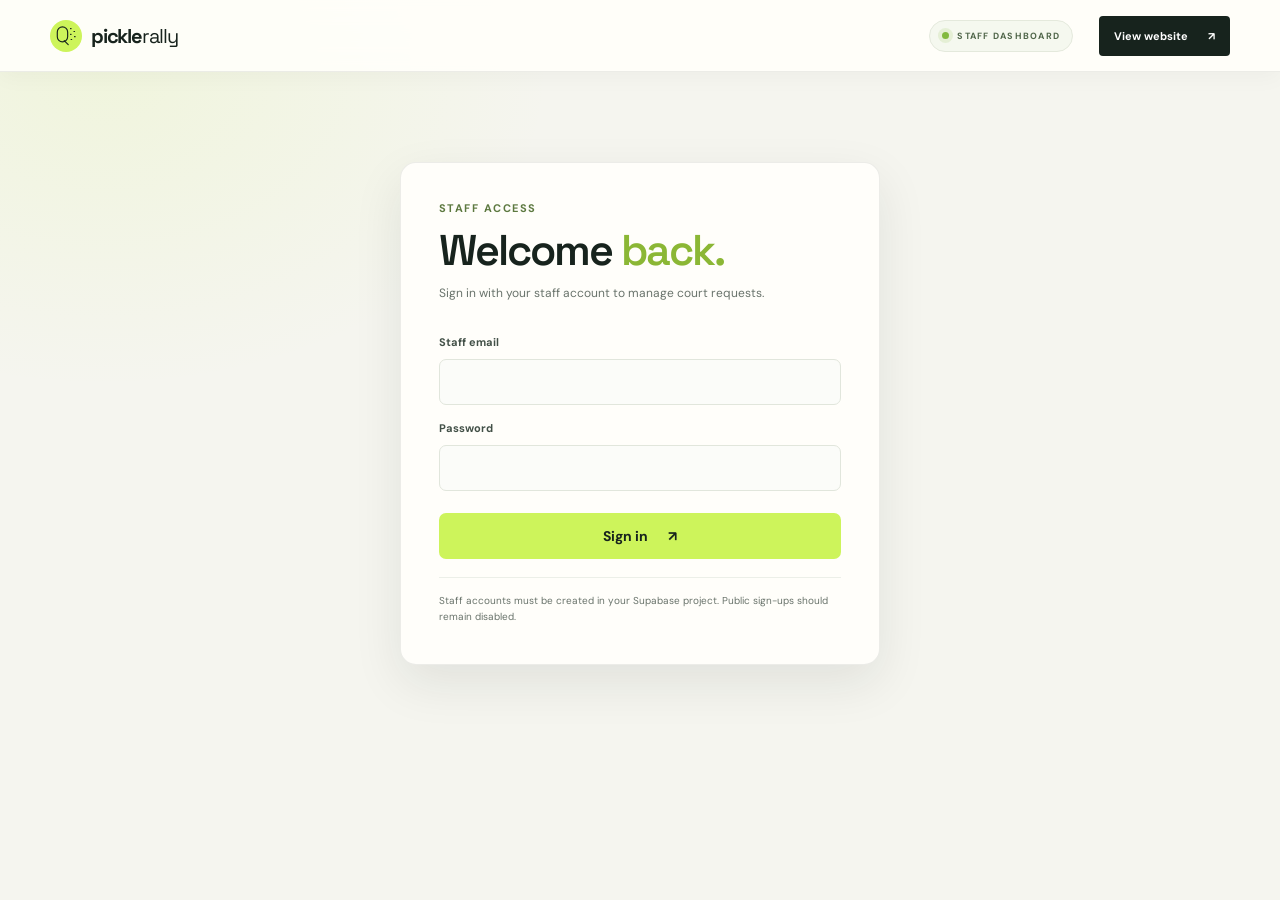
==== commit 6fa699f6: "Update admin dashboard deisgn, adding filter, and pagination" ====
--- a/admin.html
+++ b/admin.html
@@ -55,7 +55,10 @@
         <h1>Booking <span>desk.</span></h1>
         <p>Review court requests, confirm a time, and keep your day moving.</p>
       </div>
-      <button class="button button-lime" id="export-bookings" type="button">Export bookings <span aria-hidden="true">↓</span></button>
+      <div class="admin-intro-actions">
+        <button class="button button-outline-light" id="open-admin-booking" type="button">New booking <span aria-hidden="true">＋</span></button>
+        <button class="button button-lime" id="export-bookings" type="button">Export bookings <span aria-hidden="true">↓</span></button>
+      </div>
     </section>
 
     <section class="admin-stats" aria-label="Booking summary">
@@ -68,7 +71,21 @@
     <section class="admin-bookings" aria-labelledby="bookings-title">
       <div class="admin-list-heading">
         <div><p class="eyebrow">THE COURT ROSTER</p><h2 id="bookings-title">Booking requests</h2></div>
-        <label class="admin-search"><span class="visually-hidden">Search bookings</span><input id="booking-search" type="search" placeholder="Search name, phone, court…"></label>
+        <div class="admin-list-tools">
+          <label class="admin-search"><span class="visually-hidden">Search bookings</span><input id="booking-search" type="search" placeholder="Search name, phone, court…"></label>
+          <div class="admin-filter-controls" aria-label="Filter by booking date and court">
+            <label class="admin-filter-field" for="booking-date-filter">
+              <span>Booking date</span>
+              <input id="booking-date-filter" type="date">
+            </label>
+            <label class="admin-filter-field" for="booking-court-filter">
+              <span>Court</span>
+              <select id="booking-court-filter">
+                <option value="">All courts</option>
+              </select>
+            </label>
+          </div>
+        </div>
       </div>
       <div class="admin-toolbar">
         <div class="admin-filters" role="group" aria-label="Filter bookings">
@@ -91,12 +108,75 @@
         <div class="admin-empty" id="booking-empty" hidden>
           <span aria-hidden="true">✳</span>
           <h3 id="booking-empty-title">No booking requests yet.</h3>
-          <p id="booking-empty-message">Requests submitted from the website will appear here in this browser.</p>
-          <a class="button button-dark" href="index.html#book">Open booking form <span aria-hidden="true">↗</span></a>
+          <p id="booking-empty-message">Booking requests will appear here, or create one from the staff dashboard.</p>
         </div>
       </div>
+      <nav class="admin-pagination" id="booking-pagination" aria-label="Booking request pages" hidden>
+        <span class="admin-pagination-summary" id="booking-pagination-summary" role="status"></span>
+        <div class="admin-pagination-controls">
+          <button class="admin-page-button" id="booking-previous-page" type="button">← Previous</button>
+          <span class="admin-page-number" id="booking-page-number" aria-live="polite"></span>
+          <button class="admin-page-button" id="booking-next-page" type="button">Next →</button>
+        </div>
+      </nav>
     </section>
     <p class="admin-notice"><strong>Staff access:</strong> booking requests are stored in the shared Supabase database. Only signed-in staff can view, update, or delete them.</p>
   </main>
+
+  <dialog class="admin-booking-dialog" id="admin-booking-dialog" aria-labelledby="admin-booking-title">
+    <form class="admin-booking-form" id="admin-booking-form">
+      <div class="admin-booking-heading">
+        <div><p class="eyebrow">STAFF BOOKING</p><h2 id="admin-booking-title">Create a booking</h2></div>
+        <button class="admin-dialog-close" id="admin-booking-close" type="button" aria-label="Close booking form">×</button>
+      </div>
+      <p class="admin-booking-feedback" id="admin-booking-feedback" role="status" aria-live="polite"></p>
+      <div class="admin-booking-fields">
+        <label for="admin-booking-name">Player name<input id="admin-booking-name" name="name" type="text" maxlength="120" autocomplete="name" required></label>
+        <label for="admin-booking-phone">Phone number<input id="admin-booking-phone" name="phone" type="tel" maxlength="40" autocomplete="tel" required></label>
+        <label for="admin-booking-court">Court
+          <select id="admin-booking-court" name="court" required>
+            <option value="">Choose a court</option>
+            <option value="The Ace Court — ₱400/hour" data-rate="400">The Ace Court — ₱400/hour</option>
+            <option value="The Prime Court — ₱500/hour" data-rate="500">The Prime Court — ₱500/hour</option>
+            <option value="The Rally Court — ₱400/hour" data-rate="400">The Rally Court — ₱400/hour</option>
+            <option value="The Social Court — ₱450/hour" data-rate="450">The Social Court — ₱450/hour</option>
+          </select>
+        </label>
+        <label for="admin-booking-players">Players
+          <select id="admin-booking-players" name="players" required>
+            <option value="">Choose players</option>
+            <option value="2 players">2 players</option>
+            <option value="3 players">3 players</option>
+            <option value="4 players">4 players</option>
+          </select>
+        </label>
+        <label for="admin-booking-duration">Duration
+          <select id="admin-booking-duration" name="duration" required>
+            <option value="">Choose duration</option>
+            <option value="1">1 hour</option>
+            <option value="2">2 hours</option>
+            <option value="3">3 hours</option>
+          </select>
+        </label>
+        <label for="admin-booking-date">Date<input id="admin-booking-date" name="date" type="date" required></label>
+        <label for="admin-booking-time">Time
+          <select id="admin-booking-time" name="time" required disabled>
+            <option value="">Choose a duration first</option>
+          </select>
+        </label>
+        <label for="admin-booking-status">Status
+          <select id="admin-booking-status" name="status" required>
+            <option value="confirmed" selected>Confirmed</option>
+            <option value="pending">Pending</option>
+          </select>
+        </label>
+        <label class="admin-booking-notes" for="admin-booking-notes">Notes<textarea id="admin-booking-notes" name="notes" maxlength="1000" rows="3"></textarea></label>
+      </div>
+      <div class="admin-booking-footer">
+        <p>Estimated total <strong id="admin-booking-total">Choose a court &amp; duration</strong></p>
+        <button class="button button-lime" id="admin-booking-submit" type="submit">Save booking <span aria-hidden="true">↗</span></button>
+      </div>
+    </form>
+  </dialog>
 </body>
 </html>
--- a/styles.css
+++ b/styles.css
@@ -468,3 +468,23 @@
   .availability-detail-slot { gap: 6px; font-size: 11px; }
   .availability-detail-slot .calendar-status { padding: 5px 6px; font-size: 9px; }
 }
+
+@media (hover: hover) and (pointer: fine) {
+  body:not(.admin-page) {
+    cursor: url("assets/pickleball-cursor.svg") 16 16, auto;
+  }
+
+  body:not(.admin-page) a,
+  body:not(.admin-page) button:not(:disabled),
+  body:not(.admin-page) select,
+  body:not(.admin-page) [role="button"],
+  body:not(.admin-page) input[type="checkbox"],
+  body:not(.admin-page) input[type="radio"] {
+    cursor: url("assets/pickleball-cursor.svg") 16 16, pointer;
+  }
+
+  body:not(.admin-page) input,
+  body:not(.admin-page) textarea {
+    cursor: text;
+  }
+}
--- a/admin.css
+++ b/admin.css
@@ -57,7 +57,6 @@
 .admin-empty > span { width: 42px; height: 42px; margin: 0 auto 16px; display: grid; place-items: center; border-radius: 50%; background: var(--lime); font-size: 19px; }
 .admin-empty h3 { margin-bottom: 8px; font: 600 19px var(--display); }
 .admin-empty p { margin-bottom: 20px; color: var(--muted); font-size: 12px; }
-.admin-empty .button { min-height: 39px; font-size: 10px; }
 .admin-notice { margin: 18px 0 0; padding: 14px 16px; border-left: 3px solid #d2e89a; background: #eef2e7; color: #626d63; font-size: 11px; line-height: 1.7; }
 .admin-notice strong { color: var(--ink); }
 .visually-hidden { position: absolute; width: 1px; height: 1px; padding: 0; margin: -1px; overflow: hidden; clip: rect(0, 0, 0, 0); white-space: nowrap; border: 0; }
@@ -105,3 +104,836 @@
   .admin-intro > .button { min-height: 40px; }
   .admin-stat strong { font-size: 30px; }
 }
+
+/* Admin dashboard refresh */
+.admin-page {
+  background:
+    radial-gradient(ellipse at 8% 8%, rgba(205, 244, 91, .12), transparent 28rem),
+    var(--paper);
+}
+
+.admin-header {
+  position: sticky;
+  top: 0;
+  z-index: 10;
+  min-height: 72px;
+  border-bottom-color: rgba(23, 35, 29, .08);
+  background: rgba(255, 254, 250, .92);
+  box-shadow: 0 5px 22px rgba(23, 35, 29, .035);
+  backdrop-filter: blur(14px);
+}
+
+.admin-label {
+  padding: 9px 12px;
+  border: 1px solid #e4e9dc;
+  border-radius: 999px;
+  background: #f5f8ef;
+  color: #50664a;
+  font-size: 9px;
+}
+
+.admin-live-dot {
+  box-shadow: 0 0 0 4px rgba(130, 185, 62, .14);
+}
+
+.admin-main {
+  padding-top: 48px;
+}
+
+.admin-intro {
+  min-height: 238px;
+  margin-bottom: 20px;
+  padding: 34px 38px;
+  position: relative;
+  isolation: isolate;
+  overflow: hidden;
+  align-items: center;
+  border-radius: 18px;
+  background: linear-gradient(118deg, #183d32 0%, #245643 66%, #2f6549 100%);
+  box-shadow: 0 18px 38px rgba(23, 50, 39, .14);
+}
+
+.admin-intro::after {
+  content: "";
+  position: absolute;
+  z-index: -1;
+  top: -125px;
+  right: -5px;
+  width: 430px;
+  height: 410px;
+  border: 1px solid rgba(239, 255, 216, .18);
+  border-radius: 50%;
+  background:
+    linear-gradient(90deg, transparent 49.7%, rgba(239, 255, 216, .13) 50%, transparent 50.3%),
+    linear-gradient(0deg, transparent 49.7%, rgba(239, 255, 216, .13) 50%, transparent 50.3%);
+  box-shadow: 0 0 0 44px rgba(239, 255, 216, .035), 0 0 0 88px rgba(239, 255, 216, .025);
+  transform: rotate(-17deg);
+  pointer-events: none;
+}
+
+.admin-intro > div,
+.admin-intro-actions {
+  position: relative;
+  z-index: 1;
+}
+
+.admin-intro-actions {
+  display: flex;
+  align-items: center;
+  gap: 10px;
+}
+
+.button-outline-light {
+  min-height: 44px;
+  padding-inline: 16px;
+  border: 1px solid rgba(255, 254, 250, .4);
+  border-radius: 7px;
+  background: rgba(255, 254, 250, .08);
+  color: #fffefa;
+}
+
+.button-outline-light:hover {
+  background: rgba(255, 254, 250, .16);
+}
+
+.admin-intro .eyebrow,
+.admin-list-heading .eyebrow {
+  margin-bottom: 12px;
+}
+
+.admin-intro .eyebrow {
+  color: #d4e6c8;
+}
+
+.admin-intro h1 {
+  margin-bottom: 12px;
+  color: #fffefa;
+  font-size: clamp(42px, 5vw, 58px);
+  letter-spacing: -3px;
+}
+
+.admin-intro h1 span {
+  color: var(--lime);
+}
+
+.admin-intro p:not(.eyebrow) {
+  color: rgba(255, 254, 250, .76);
+  font-size: 13px;
+}
+
+.admin-intro-actions > .button {
+  min-height: 44px;
+  padding-inline: 17px;
+  border-radius: 7px;
+  box-shadow: 0 5px 16px rgba(11, 32, 24, .16);
+}
+
+.admin-intro-actions > .button-outline-light {
+  box-shadow: none;
+}
+
+.admin-stats {
+  gap: 13px;
+  margin-bottom: 34px;
+}
+
+.admin-stat {
+  min-height: 148px;
+  padding: 21px 22px;
+  position: relative;
+  overflow: hidden;
+  border: 1px solid rgba(23, 35, 29, .07);
+  border-radius: 13px;
+  background: var(--white);
+  box-shadow: 0 8px 22px rgba(23, 35, 29, .045);
+  transition: transform .2s ease, box-shadow .2s ease;
+}
+
+.admin-stat::after {
+  content: "";
+  position: absolute;
+  right: -19px;
+  bottom: -30px;
+  width: 88px;
+  height: 88px;
+  border: 1px solid rgba(139, 183, 53, .19);
+  border-radius: 50%;
+  box-shadow: 0 0 0 13px rgba(139, 183, 53, .045), 0 0 0 26px rgba(139, 183, 53, .03);
+  pointer-events: none;
+}
+
+.admin-stat:hover {
+  transform: translateY(-3px);
+  box-shadow: 0 13px 28px rgba(23, 35, 29, .09);
+}
+
+.admin-stat > span {
+  color: #748076;
+  font-size: 9px;
+  letter-spacing: 1.1px;
+}
+
+.admin-stat strong {
+  margin-top: 16px;
+  color: #214a38;
+  font-size: 38px;
+}
+
+.admin-stat small {
+  color: #788178;
+  font-size: 10px;
+}
+
+.admin-bookings {
+  overflow: hidden;
+  border: 1px solid rgba(23, 35, 29, .08);
+  border-radius: 15px;
+  box-shadow: 0 12px 32px rgba(23, 35, 29, .055);
+}
+
+.admin-list-heading {
+  padding: 25px 26px 21px;
+  align-items: end;
+  gap: 24px;
+}
+
+.admin-list-heading h2 {
+  font-size: 27px;
+}
+
+.admin-list-tools {
+  min-width: 0;
+  display: flex;
+  align-items: end;
+  justify-content: flex-end;
+  gap: 10px;
+}
+
+.admin-filter-controls {
+  min-width: 0;
+  display: flex;
+  align-items: end;
+  gap: 9px;
+}
+
+.admin-filter-field {
+  min-width: 145px;
+  display: grid;
+  gap: 7px;
+  color: #647066;
+  font-size: 10px;
+  font-weight: 600;
+}
+
+.admin-filter-field input,
+.admin-filter-field select {
+  width: 100%;
+  min-height: 39px;
+  padding: 0 11px;
+  border: 1px solid #e1e6dc;
+  border-radius: 7px;
+  background: #fbfcf9;
+  color: var(--ink);
+  font-size: 11px;
+}
+
+.admin-filter-field input:focus-visible,
+.admin-filter-field select:focus-visible {
+  outline: 3px solid rgba(139, 183, 53, .55);
+  outline-offset: 2px;
+}
+
+.admin-search {
+  min-width: 190px;
+  position: relative;
+}
+
+.admin-search::before {
+  content: "⌕";
+  position: absolute;
+  top: 50%;
+  left: 13px;
+  color: #7a867b;
+  font-size: 20px;
+  line-height: 1;
+  transform: translateY(-54%);
+  pointer-events: none;
+}
+
+.admin-search input {
+  width: min(250px, 21vw);
+  min-height: 43px;
+  padding-left: 38px;
+  border-color: #e4e8df;
+  border-radius: 8px;
+  background: #fbfcf9;
+  transition: border-color .2s, box-shadow .2s;
+}
+
+.admin-search input:focus-visible,
+.booking-status:focus-visible,
+.admin-filter:focus-visible,
+.booking-delete:focus-visible,
+.admin-refresh:focus-visible {
+  outline: 3px solid rgba(139, 183, 53, .55);
+  outline-offset: 2px;
+}
+
+.admin-search input:focus-visible {
+  border-color: #a8c978;
+  box-shadow: 0 0 0 4px rgba(139, 183, 53, .1);
+}
+
+.admin-toolbar {
+  min-height: 61px;
+  background: #fafbf8;
+}
+
+.admin-filters {
+  gap: 5px;
+}
+
+.admin-filter {
+  min-height: 34px;
+  padding-inline: 12px;
+  border-radius: 999px;
+  font-size: 10px;
+  transition: color .18s, background .18s, border-color .18s;
+}
+
+.admin-filter span {
+  display: inline-grid;
+  min-width: 18px;
+  height: 18px;
+  place-items: center;
+  border-radius: 999px;
+  background: rgba(23, 35, 29, .06);
+  font-size: 9px;
+}
+
+.admin-filter:hover,
+.admin-filter.is-active {
+  border-color: #dce7ce;
+  background: #edf4e4;
+  color: #294c35;
+}
+
+.admin-filter.is-active span {
+  background: #d8e9c3;
+  color: #355b35;
+}
+
+.admin-sync-status {
+  color: #5d7940;
+  font-size: 10px;
+}
+
+.admin-refresh {
+  min-height: 34px;
+  padding-inline: 12px;
+  border-color: #e1e6dc;
+  border-radius: 7px;
+  background: #fffefa;
+  transition: background .18s, border-color .18s;
+}
+
+.booking-table th {
+  padding-block: 15px;
+  background: #f7f9f4;
+  color: #758076;
+}
+
+.booking-table td {
+  padding-block: 17px;
+  color: #526056;
+}
+
+.booking-table tbody tr {
+  transition: background .16s ease;
+}
+
+.booking-table tbody tr:hover {
+  background: #f8faf5;
+}
+
+.booking-player {
+  font-size: 12px;
+}
+
+.booking-status {
+  min-height: 32px;
+  padding-left: 10px;
+  border-radius: 7px;
+  cursor: pointer;
+}
+
+.booking-delete {
+  border-radius: 7px;
+  transition: background .18s, color .18s, border-color .18s;
+}
+
+.admin-empty {
+  padding-block: 62px 66px;
+}
+
+.admin-empty > span {
+  box-shadow: 0 0 0 8px rgba(205, 244, 91, .18);
+}
+
+.admin-booking-dialog {
+  width: min(620px, calc(100% - 32px));
+  max-height: min(90vh, 820px);
+  padding: 0;
+  overflow: auto;
+  border: 1px solid rgba(23, 35, 29, .1);
+  border-radius: 16px;
+  background: var(--white);
+  color: var(--ink);
+  box-shadow: 0 24px 80px rgba(12, 25, 17, .28);
+}
+
+.admin-booking-dialog::backdrop {
+  background: rgba(14, 29, 21, .58);
+  backdrop-filter: blur(3px);
+}
+
+.admin-booking-form {
+  padding: 28px;
+}
+
+.admin-booking-heading {
+  margin-bottom: 21px;
+  display: flex;
+  align-items: flex-start;
+  justify-content: space-between;
+  gap: 18px;
+}
+
+.admin-booking-heading .eyebrow {
+  margin-bottom: 9px;
+  color: #5d7940;
+}
+
+.admin-booking-heading h2 {
+  margin: 0;
+  font: 600 27px/1.15 var(--display);
+  letter-spacing: -1px;
+}
+
+.admin-dialog-close {
+  width: 34px;
+  height: 34px;
+  flex: 0 0 34px;
+  border: 1px solid #e1e6dc;
+  border-radius: 50%;
+  background: #fff;
+  color: var(--ink);
+  font-size: 23px;
+  line-height: 1;
+  cursor: pointer;
+}
+
+.admin-booking-fields {
+  display: grid;
+  grid-template-columns: repeat(2, minmax(0, 1fr));
+  gap: 15px 13px;
+}
+
+.admin-booking-fields > label {
+  min-width: 0;
+  display: grid;
+  align-content: start;
+  gap: 7px;
+  color: #526056;
+  font-size: 10px;
+  font-weight: 700;
+}
+
+.admin-booking-fields input,
+.admin-booking-fields select,
+.admin-booking-fields textarea {
+  width: 100%;
+  min-height: 42px;
+  padding: 9px 11px;
+  border: 1px solid #e1e6dc;
+  border-radius: 7px;
+  background: #fbfcf9;
+  color: var(--ink);
+  font-size: 11px;
+}
+
+.admin-booking-fields textarea {
+  min-height: 74px;
+  resize: vertical;
+}
+
+.admin-booking-fields input:focus-visible,
+.admin-booking-fields select:focus-visible,
+.admin-booking-fields textarea:focus-visible,
+.admin-dialog-close:focus-visible {
+  outline: 3px solid rgba(139, 183, 53, .55);
+  outline-offset: 2px;
+}
+
+.admin-booking-notes {
+  grid-column: 1 / -1;
+}
+
+.admin-booking-feedback {
+  margin: 0 0 15px;
+  color: #a43b32;
+  font-size: 11px;
+  line-height: 1.55;
+}
+
+.admin-booking-feedback:empty {
+  display: none;
+}
+
+.admin-booking-footer {
+  margin-top: 22px;
+  padding-top: 18px;
+  display: flex;
+  align-items: center;
+  justify-content: space-between;
+  gap: 18px;
+  border-top: 1px solid #ecefe8;
+}
+
+.admin-booking-footer p {
+  margin: 0;
+  display: grid;
+  gap: 5px;
+  color: #69766b;
+  font-size: 10px;
+}
+
+.admin-booking-footer strong {
+  color: var(--ink);
+  font: 600 16px var(--display);
+}
+
+.admin-booking-footer .button {
+  min-height: 42px;
+  flex: 0 0 auto;
+  border-radius: 7px;
+}
+
+.admin-pagination {
+  min-height: 66px;
+  padding: 12px 26px;
+  display: flex;
+  align-items: center;
+  justify-content: space-between;
+  gap: 16px;
+  border-top: 1px solid #eceee8;
+  background: #fafbf8;
+}
+
+.admin-pagination[hidden] {
+  display: none;
+}
+
+.admin-pagination-summary,
+.admin-page-number {
+  color: #69766b;
+  font-size: 10px;
+}
+
+.admin-pagination-controls {
+  display: flex;
+  align-items: center;
+  gap: 10px;
+}
+
+.admin-page-button {
+  min-height: 34px;
+  padding: 0 12px;
+  border: 1px solid #e1e6dc;
+  border-radius: 7px;
+  background: #fffefa;
+  color: var(--ink);
+  font-size: 10px;
+  font-weight: 600;
+  cursor: pointer;
+}
+
+.admin-page-button:hover:not(:disabled) {
+  border-color: #c7d8af;
+  background: #f2f5ec;
+}
+
+.admin-page-button:focus-visible {
+  outline: 3px solid rgba(139, 183, 53, .55);
+  outline-offset: 2px;
+}
+
+.admin-page-button:disabled {
+  color: #9ba39b;
+  cursor: default;
+}
+
+.admin-notice {
+  padding: 14px 17px;
+  border: 1px solid #e0e8d3;
+  border-left: 3px solid #a4c65e;
+  border-radius: 0 8px 8px 0;
+  background: #f0f4e9;
+}
+
+.admin-login {
+  margin-top: clamp(54px, 10vh, 100px);
+}
+
+.admin-login-card {
+  padding: 38px;
+  border: 1px solid rgba(23, 35, 29, .08);
+  border-radius: 16px;
+  background: var(--white);
+  box-shadow: 0 18px 50px rgba(23, 35, 29, .09);
+}
+
+.admin-login-card .eyebrow {
+  color: #5d7940;
+}
+
+.admin-login-card h1 {
+  font-size: 43px;
+}
+
+.admin-login-description {
+  margin-bottom: 25px;
+}
+
+.admin-login-card form {
+  gap: 10px;
+}
+
+.admin-login-card label {
+  margin-top: 6px;
+  color: #425047;
+}
+
+.admin-login-card input {
+  min-height: 46px;
+  border-color: #e1e6dc;
+  border-radius: 7px;
+  background: #fbfcf9;
+  transition: border-color .2s, box-shadow .2s;
+}
+
+.admin-login-card input:focus-visible {
+  border-color: #a8c978;
+  box-shadow: 0 0 0 4px rgba(139, 183, 53, .1);
+}
+
+.admin-login-card form .button {
+  min-height: 46px;
+  margin-top: 12px;
+  border-radius: 7px;
+}
+
+.admin-login-help {
+  padding-top: 15px;
+  border-top: 1px solid #ecefe8;
+}
+
+@media (max-width: 760px) {
+  .admin-header {
+    min-height: 68px;
+  }
+
+  .admin-intro {
+    min-height: 220px;
+    padding: 28px 26px;
+    border-radius: 15px;
+  }
+
+  .admin-intro-actions {
+    flex-wrap: wrap;
+  }
+
+  .admin-intro::after {
+    right: -160px;
+    opacity: .7;
+  }
+
+  .admin-stats {
+    margin-bottom: 26px;
+  }
+
+  .admin-stat {
+    min-height: 126px;
+    padding: 17px;
+    border-radius: 11px;
+  }
+
+  .admin-stat strong {
+    margin-top: 13px;
+  }
+
+  .admin-bookings {
+    border-radius: 13px;
+  }
+
+  .admin-toolbar {
+    padding: 10px 14px;
+  }
+
+  .admin-filter-controls {
+    width: 100%;
+  }
+
+  .admin-list-tools {
+    width: 100%;
+    justify-content: stretch;
+  }
+
+  .admin-search {
+    flex: 1 1 210px;
+  }
+
+  .admin-search input {
+    width: 100%;
+  }
+
+  .admin-filter-controls {
+    flex: 1 1 auto;
+  }
+
+  .admin-filter-field {
+    flex: 1 1 0;
+    min-width: 0;
+  }
+
+  .admin-login-card {
+    padding: 30px;
+  }
+}
+
+@media (max-width: 480px) {
+  .admin-main {
+    padding-top: 28px;
+  }
+
+  .admin-intro {
+    min-height: 0;
+    padding: 26px 21px;
+    gap: 20px;
+  }
+
+  .admin-intro h1 {
+    font-size: 43px;
+  }
+
+  .admin-intro p:not(.eyebrow) {
+    max-width: 260px;
+    line-height: 1.6;
+  }
+
+  .admin-intro-actions > .button {
+    min-height: 42px;
+  }
+
+  .admin-stat {
+    min-height: 116px;
+    padding: 15px 13px;
+  }
+
+  .admin-stat > span {
+    font-size: 8px;
+    letter-spacing: .8px;
+  }
+
+  .admin-stat strong {
+    font-size: 30px;
+  }
+
+  .admin-stat small {
+    font-size: 9px;
+  }
+
+  .admin-list-heading h2 {
+    font-size: 24px;
+  }
+
+  .admin-list-tools {
+    align-items: stretch;
+    flex-direction: column;
+    gap: 11px;
+  }
+
+  .admin-filter-controls {
+    gap: 8px;
+  }
+
+  .admin-filter-field {
+    flex: 1 1 0;
+    min-width: 0;
+  }
+
+  .admin-pagination {
+    padding-inline: 14px;
+    align-items: flex-start;
+    flex-direction: column;
+  }
+
+  .admin-pagination-controls {
+    width: 100%;
+    justify-content: space-between;
+  }
+
+  .admin-search {
+    width: 100%;
+  }
+
+  .admin-search input {
+    display: block;
+    width: 100%;
+  }
+
+  .admin-login {
+    margin-top: 46px;
+  }
+
+  .admin-label {
+    padding: 8px;
+    font-size: 0;
+  }
+
+  .admin-login-card {
+    padding: 26px 22px;
+  }
+
+  .admin-login-card h1 {
+    font-size: 39px;
+  }
+
+  .admin-booking-form {
+    padding: 22px 18px;
+  }
+
+  .admin-booking-fields {
+    grid-template-columns: 1fr;
+    gap: 13px;
+  }
+
+  .admin-booking-notes {
+    grid-column: auto;
+  }
+
+  .admin-booking-footer {
+    align-items: stretch;
+    flex-direction: column;
+  }
+}
+
+@media (prefers-reduced-motion: reduce) {
+  .admin-stat,
+  .admin-filter,
+  .admin-refresh,
+  .booking-table tbody tr,
+  .booking-delete {
+    transition: none;
+  }
+}
